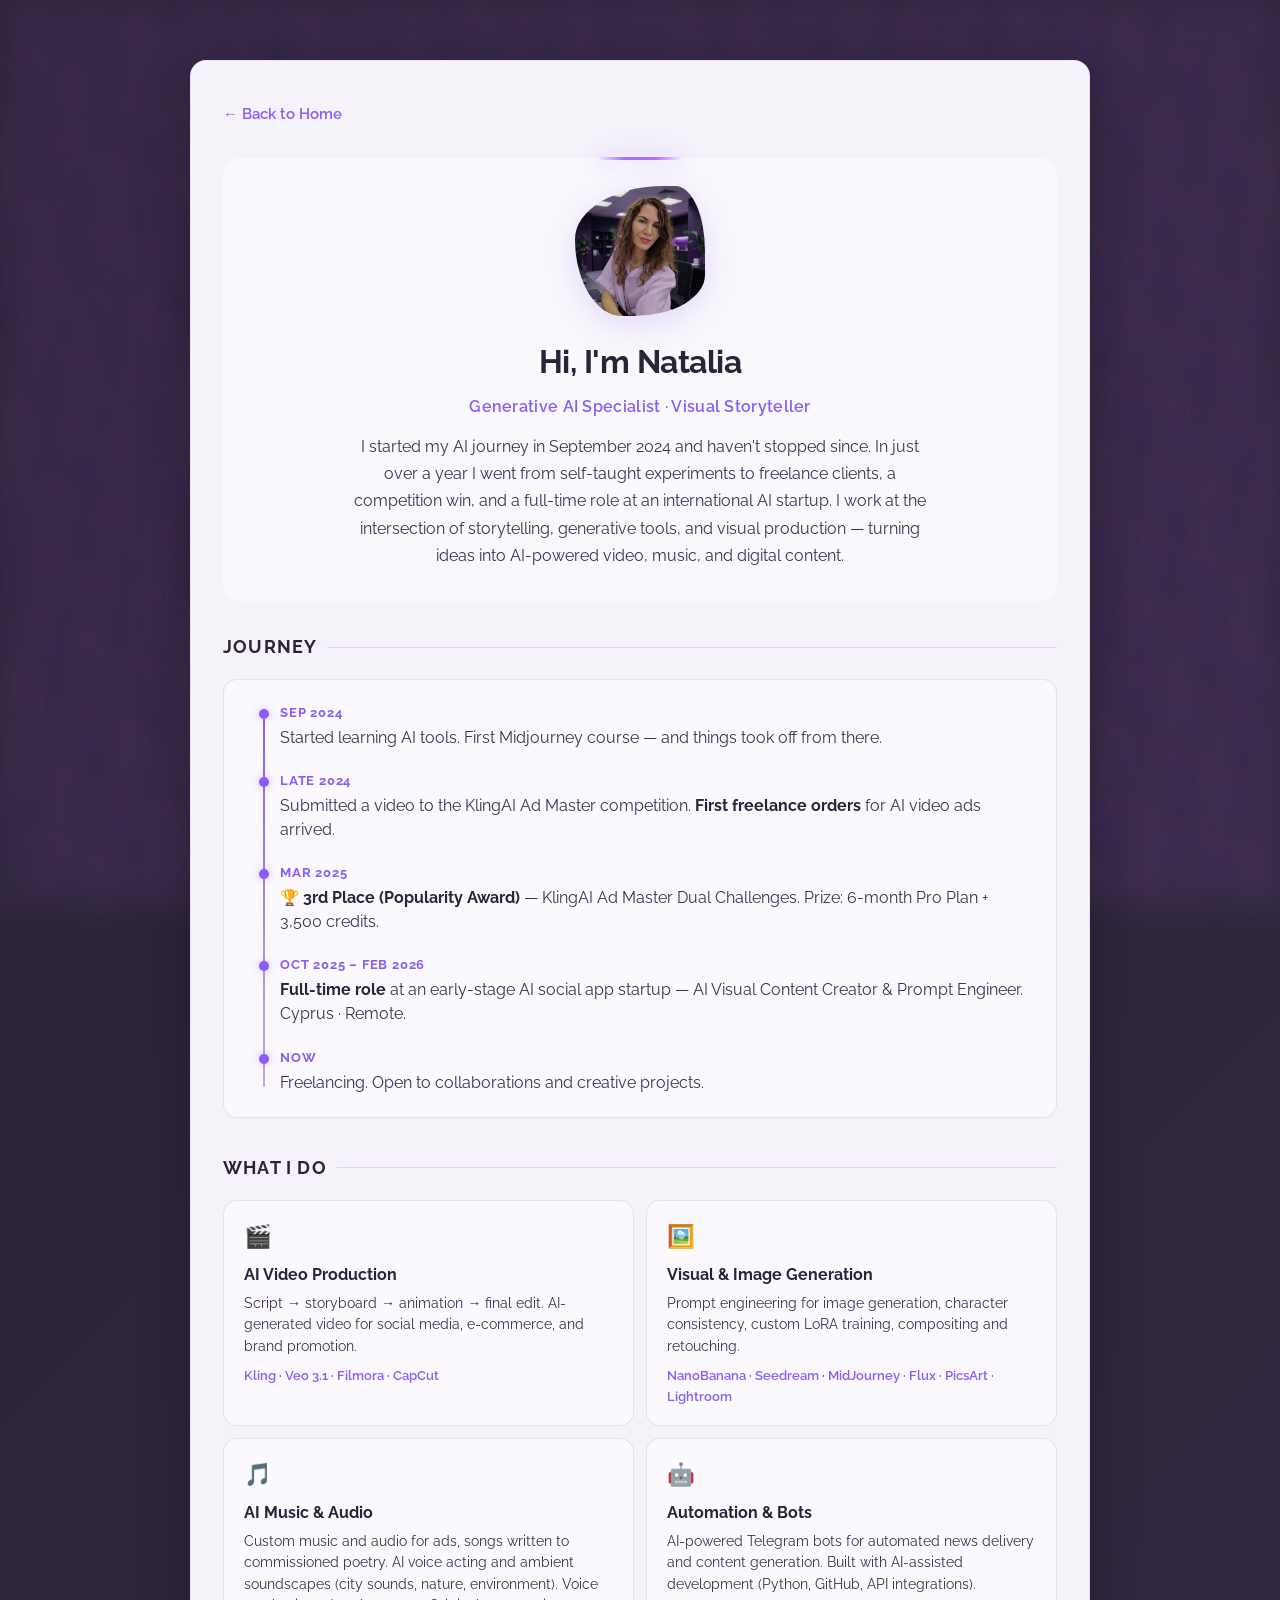
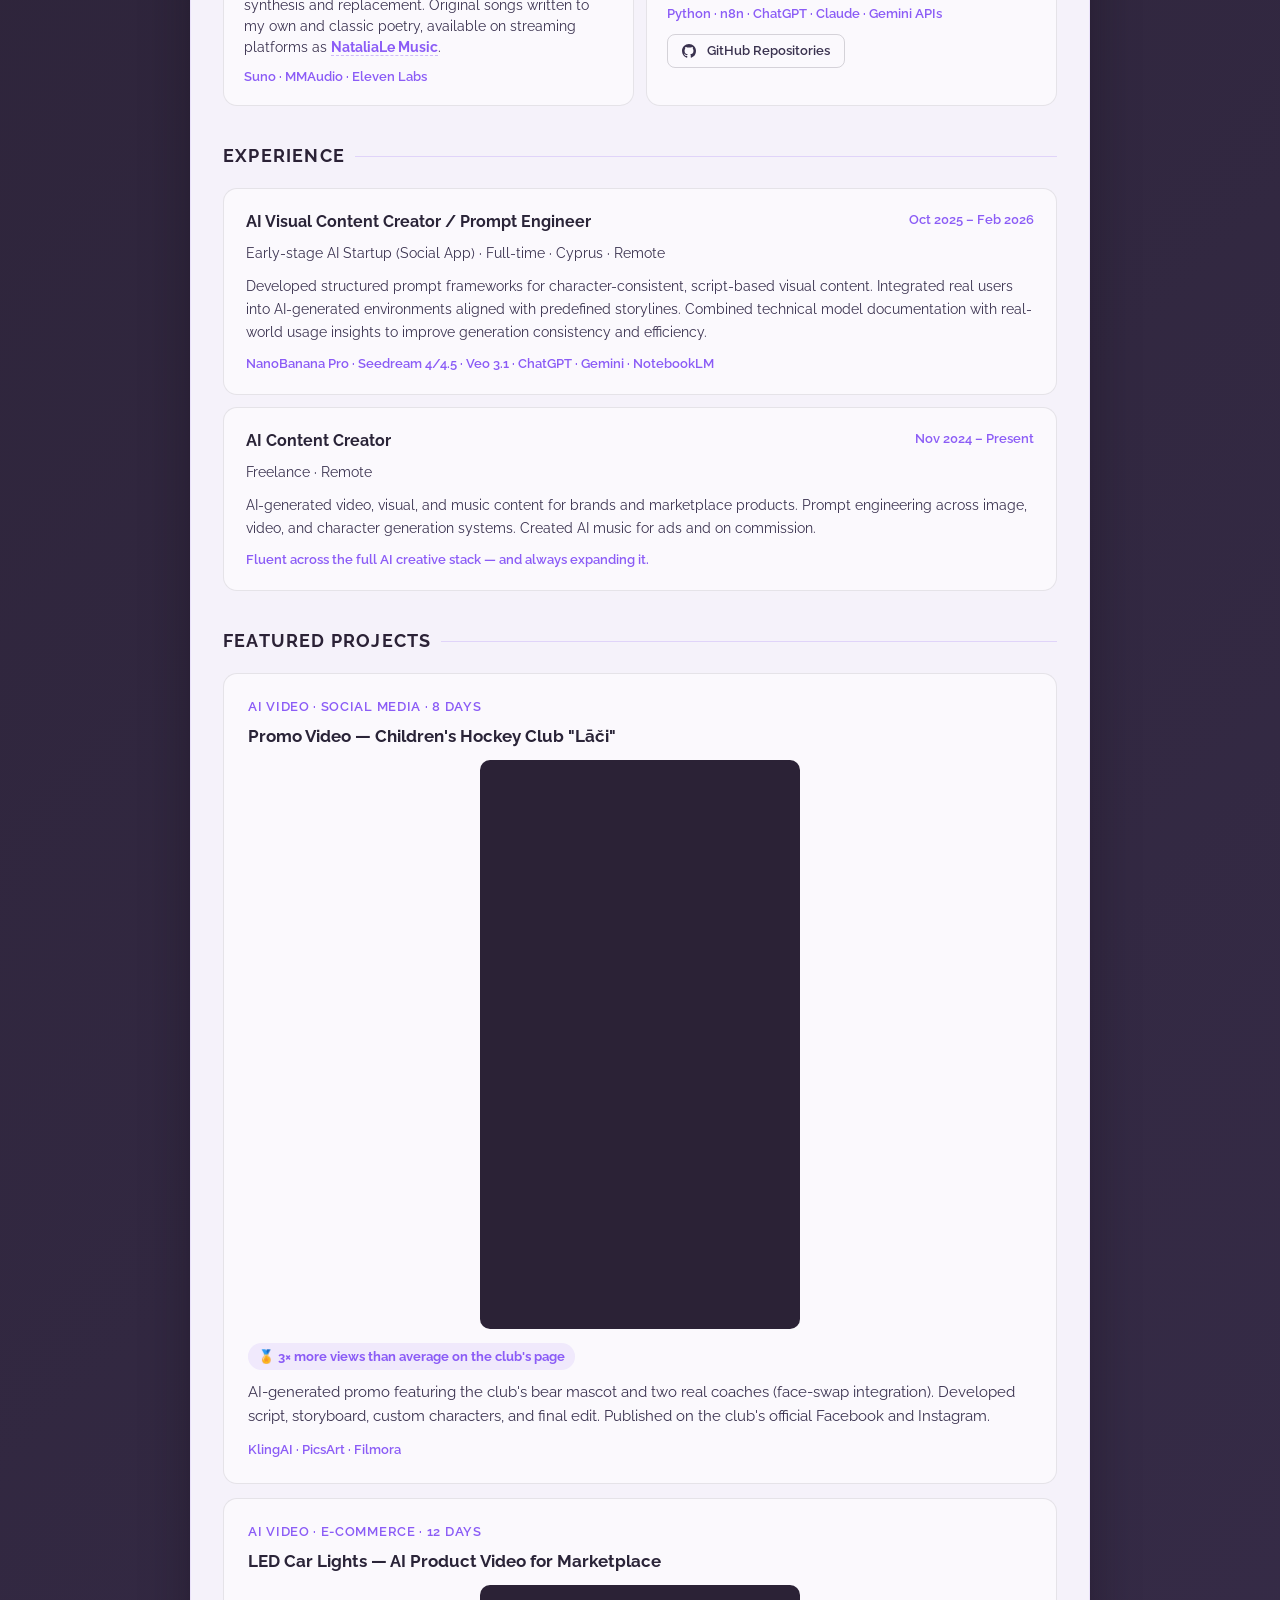
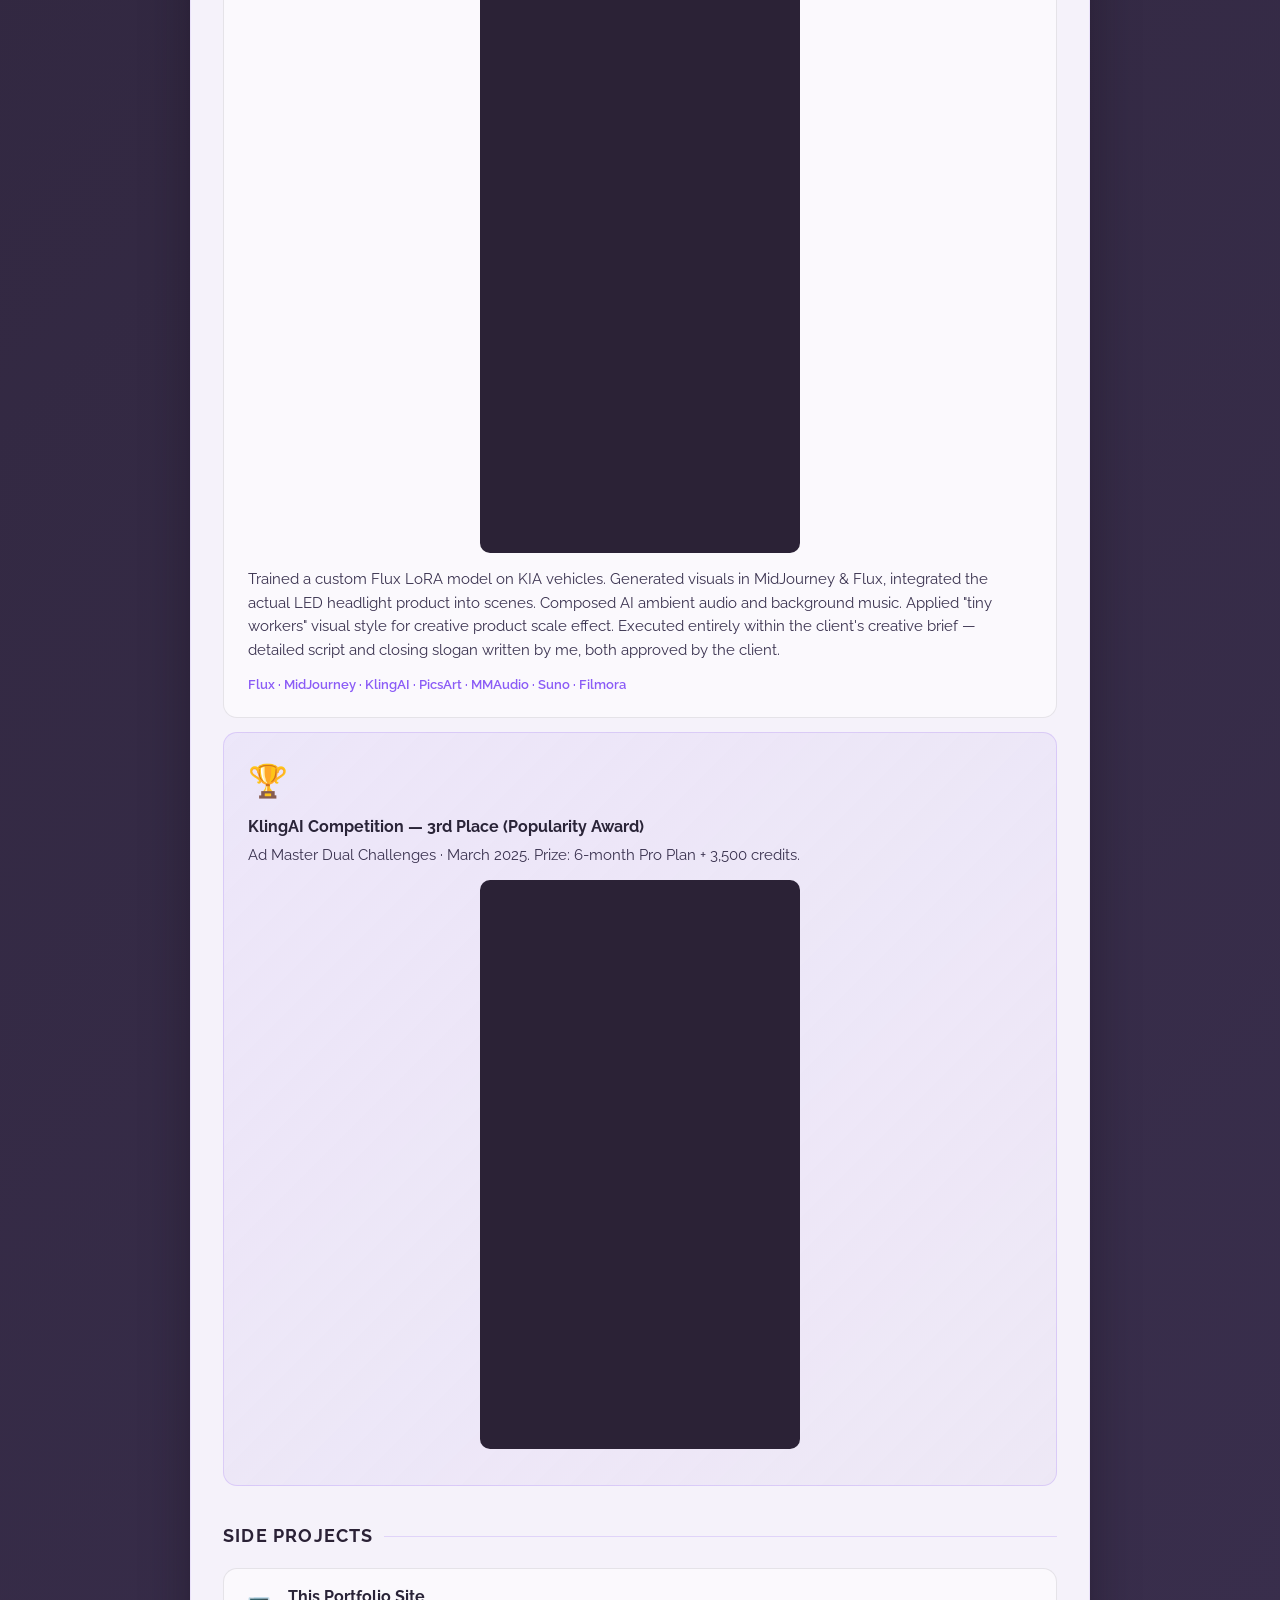
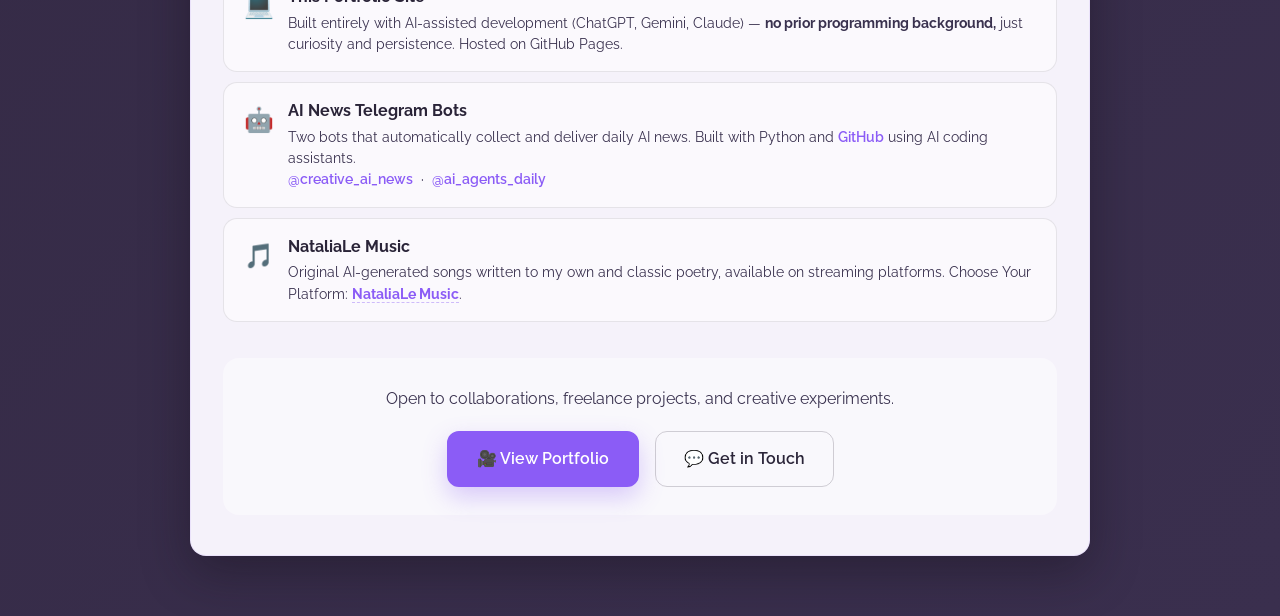
==== about.html @ b736b588 "Add files via upload" ====
<!DOCTYPE html>
<html lang="en">
<head>
    <meta charset="UTF-8" />
    <meta name="viewport" content="width=device-width, initial-scale=1.0" />
    <title>About — Natalia | AI Content Creator</title>
    <style>
        @import url('https://fonts.googleapis.com/css2?family=Raleway:wght@400;600;700&display=swap');

        :root {
            --primary-color: #D9CBEA;
            --primary-dark: #BFAEDC;
            --primary-darker: #A995D3;
            --background-light: #F5F2FA;
            --background-medium: #EDE7F7;
            --background-dark: #2B2236;
            --text-dark: #2A2438;
            --text-medium: #3A324F;
            --text-light: #FFFFFF;
            --heading-color: #2B2236;
            --accent-color: #8B5CF6;
            --accent-hover: #A855F7;
            --shadow-color: rgba(43, 34, 54, 0.15);
        }

        * {
            box-sizing: border-box;
            margin: 0;
            padding: 0;
        }

        html, body {
            font-family: 'Raleway', sans-serif;
            background: linear-gradient(135deg, #2B2236 0%, #3A2F4E 100%);
            color: var(--text-dark);
            line-height: 1.6;
            min-height: 100vh;
        }

        .container {
            max-width: 900px;
            margin: 60px auto;
            padding: 40px 32px;
            background-color: #F5F2FA;
            border-radius: 16px;
            box-shadow: 0 16px 48px rgba(20, 15, 25, 0.4);
            border: 1px solid rgba(139, 92, 246, 0.1);
            position: relative;
            z-index: 1;
            animation: fadeInUp 0.8s ease-out;
        }

        /* ---- BACK LINK ---- */
        .back-link {
            display: inline-flex;
            align-items: center;
            gap: 6px;
            color: var(--accent-color);
            text-decoration: none;
            font-size: 0.95rem;
            font-weight: 600;
            margin-bottom: 32px;
            transition: color 0.2s ease;
        }
        .back-link:hover { color: var(--accent-hover); }

        /* ---- HERO ---- */
        .hero {
            display: flex;
            flex-direction: column;
            align-items: center;
            text-align: center;
            padding: 28px 20px 32px;
            background: rgba(255, 255, 255, 0.4);
            border-radius: 16px;
            margin-bottom: 32px;
            position: relative;
        }

        .hero::before {
            content: '';
            position: absolute;
            top: -1px;
            left: 50%;
            transform: translateX(-50%);
            width: 88px;
            height: 3px;
            border-radius: 999px;
            background: linear-gradient(90deg, rgba(139,92,246,0), rgba(139,92,246,0.85), rgba(168,85,247,0.85), rgba(139,92,246,0));
            box-shadow: 0 0 18px rgba(139,92,246,0.35), 0 0 30px rgba(168,85,247,0.20);
            animation: glowPulse 2.6s ease-in-out infinite;
        }

        .hero img {
            width: 130px;
            height: 130px;
            object-fit: cover;
            border-radius: 75% 25% 60% 40% / 45% 55% 35% 65%;
            filter: drop-shadow(0 8px 16px rgba(139, 92, 246, 0.2));
            margin-bottom: 20px;
            transition: all 0.3s ease;
        }
        .hero img:hover {
            border-radius: 60% 40% 75% 25% / 55% 45% 65% 35%;
            filter: drop-shadow(0 12px 24px rgba(139, 92, 246, 0.3));
            transform: translateY(-4px);
        }

        .hero h1 {
            font-size: 2rem;
            font-weight: 700;
            color: var(--text-dark);
            letter-spacing: -0.5px;
            margin-bottom: 6px;
        }

        .hero .subtitle {
            font-size: 1rem;
            color: var(--accent-color);
            font-weight: 600;
            margin-bottom: 14px;
            letter-spacing: 0.3px;
        }

        .hero .bio {
            font-size: 1rem;
            color: var(--text-medium);
            max-width: 580px;
            line-height: 1.7;
        }

        /* ---- SECTION TITLES ---- */
        .section-title {
            font-size: 1.1rem;
            font-weight: 700;
            color: var(--heading-color);
            text-transform: uppercase;
            letter-spacing: 1.2px;
            margin-bottom: 18px;
            display: flex;
            align-items: center;
            gap: 10px;
        }
        .section-title::after {
            content: '';
            flex: 1;
            height: 1px;
            background: rgba(139, 92, 246, 0.2);
        }

        /* ---- CARD (shared) ---- */
        .card {
            background: rgba(255, 255, 255, 0.55);
            border: 1px solid rgba(43, 34, 54, 0.10);
            border-radius: 14px;
            padding: 22px 24px;
            margin-bottom: 12px;
        }

        /* ---- SECTION WRAPPER ---- */
        .section {
            margin-bottom: 36px;
        }

        /* ---- TIMELINE ---- */
        .timeline {
            position: relative;
            padding-left: 24px;
        }
        .timeline::before {
            content: '';
            position: absolute;
            left: 7px;
            top: 8px;
            bottom: 8px;
            width: 2px;
            background: linear-gradient(180deg, var(--accent-color), var(--primary-dark));
            border-radius: 2px;
        }
        .timeline-item {
            position: relative;
            margin-bottom: 20px;
        }
        .timeline-item:last-child { margin-bottom: 0; }
        .timeline-item::before {
            content: '';
            position: absolute;
            left: -21px;
            top: 7px;
            width: 10px;
            height: 10px;
            border-radius: 50%;
            background: var(--accent-color);
            box-shadow: 0 0 8px rgba(139,92,246,0.45);
        }
        .timeline-date {
            font-size: 0.82rem;
            font-weight: 700;
            color: var(--accent-color);
            text-transform: uppercase;
            letter-spacing: 0.8px;
            margin-bottom: 3px;
        }
        .timeline-text {
            font-size: 0.97rem;
            color: var(--text-medium);
            line-height: 1.55;
        }
        .timeline-text strong {
            color: var(--text-dark);
        }

        /* ---- SKILLS GRID ---- */
        .skills-grid {
            display: grid;
            grid-template-columns: repeat(2, 1fr);
            gap: 12px;
        }
        .skill-card {
            background: rgba(255, 255, 255, 0.55);
            border: 1px solid rgba(43, 34, 54, 0.10);
            border-radius: 14px;
            padding: 18px 20px;
        }
        .skill-card .skill-icon {
            font-size: 1.4rem;
            margin-bottom: 8px;
        }
        .skill-card h4 {
            font-size: 0.97rem;
            font-weight: 700;
            color: var(--text-dark);
            margin-bottom: 6px;
        }
        .skill-card p {
            font-size: 0.88rem;
            color: var(--text-medium);
            line-height: 1.5;
        }
        .skill-card .tools {
            margin-top: 8px;
            font-size: 0.82rem;
            color: var(--accent-color);
            font-weight: 600;
        }

        /* ---- EXPERIENCE ---- */
        .exp-item {
            background: rgba(255, 255, 255, 0.55);
            border: 1px solid rgba(43, 34, 54, 0.10);
            border-radius: 14px;
            padding: 20px 22px;
            margin-bottom: 12px;
        }
        .exp-item:last-child { margin-bottom: 0; }
        .exp-header {
            display: flex;
            justify-content: space-between;
            align-items: flex-start;
            flex-wrap: wrap;
            gap: 6px;
            margin-bottom: 6px;
        }
        .exp-title {
            font-weight: 700;
            font-size: 1rem;
            color: var(--text-dark);
        }
        .exp-period {
            font-size: 0.83rem;
            color: var(--accent-color);
            font-weight: 600;
            white-space: nowrap;
        }
        .exp-company {
            font-size: 0.9rem;
            color: var(--text-medium);
            margin-bottom: 10px;
        }
        .exp-desc {
            font-size: 0.9rem;
            color: var(--text-medium);
            line-height: 1.6;
        }
        .exp-tools {
            margin-top: 10px;
            font-size: 0.83rem;
            color: var(--accent-color);
            font-weight: 600;
        }

        /* ---- PROJECTS ---- */
        .project-card {
            background: rgba(255, 255, 255, 0.55);
            border: 1px solid rgba(43, 34, 54, 0.10);
            border-radius: 14px;
            padding: 22px 24px;
            margin-bottom: 14px;
        }
        .project-card:last-child { margin-bottom: 0; }
        .project-meta {
            font-size: 0.82rem;
            color: var(--accent-color);
            font-weight: 600;
            text-transform: uppercase;
            letter-spacing: 0.7px;
            margin-bottom: 6px;
        }
        .project-card h4 {
            font-size: 1.05rem;
            font-weight: 700;
            color: var(--text-dark);
            margin-bottom: 10px;
        }
        .project-card p {
            font-size: 0.92rem;
            color: var(--text-medium);
            line-height: 1.6;
            margin-bottom: 12px;
        }

        /* Video thumbnail card */
        .video-thumb {
            position: relative;
            width: 100%;
            aspect-ratio: 9 / 16;
            max-width: 320px;
            margin: 0 auto 14px;
            border-radius: 10px;
            overflow: hidden;
            cursor: pointer;
            background: #2B2236;
        }
        .video-thumb img {
            width: 100%;
            height: 100%;
            object-fit: cover;
            display: block;
            transition: transform 0.3s ease;
        }
        .video-thumb:hover img { transform: scale(1.04); }
        .video-thumb .vt-overlay {
            position: absolute;
            inset: 0;
            background: rgba(43,34,54,0.28);
            display: flex;
            align-items: center;
            justify-content: center;
            opacity: 0;
            transition: opacity 0.3s ease;
        }
        .video-thumb:hover .vt-overlay { opacity: 1; }
        .vt-play {
            width: 52px;
            height: 52px;
            border-radius: 50%;
            background: rgba(139,92,246,0.9);
            display: flex;
            align-items: center;
            justify-content: center;
            box-shadow: 0 4px 16px rgba(139,92,246,0.5);
        }
        .vt-play::after {
            content: '';
            display: block;
            width: 0; height: 0;
            border-style: solid;
            border-width: 9px 0 9px 16px;
            border-color: transparent transparent transparent white;
            margin-left: 3px;
        }

        /* Modal lightbox */
        .modal-overlay {
            display: none;
            position: fixed;
            inset: 0;
            z-index: 1000;
            background: rgba(20,10,35,0.88);
            backdrop-filter: blur(8px);
            align-items: center;
            justify-content: center;
            padding: 16px;
        }
        .modal-overlay.active {
            display: flex;
            animation: modalFadeIn 0.25s ease-out;
        }
        @keyframes modalFadeIn {
            from { opacity: 0; } to { opacity: 1; }
        }
        .modal-box {
            width: 100%;
            max-width: 420px;
            background: #1E1530;
            border-radius: 16px;
            overflow: hidden;
            box-shadow: 0 24px 64px rgba(0,0,0,0.6), 0 0 0 1px rgba(139,92,246,0.2);
            animation: modalSlideUp 0.28s ease-out;
        }
        @keyframes modalSlideUp {
            from { transform: translateY(24px); opacity: 0; }
            to   { transform: translateY(0);    opacity: 1; }
        }
        .modal-topbar {
            display: flex;
            align-items: center;
            justify-content: space-between;
            padding: 12px 16px;
            background: rgba(255,255,255,0.04);
            border-bottom: 1px solid rgba(255,255,255,0.07);
        }
        .modal-yt-btn {
            display: inline-flex;
            align-items: center;
            gap: 7px;
            padding: 7px 16px;
            background: #FF0000;
            color: white;
            text-decoration: none;
            border-radius: 8px;
            font-family: 'Raleway', sans-serif;
            font-size: 0.85rem;
            font-weight: 700;
            transition: background 0.2s ease;
        }
        .modal-yt-btn:hover { background: #cc0000; }
        .modal-close {
            width: 36px; height: 36px;
            border-radius: 50%;
            border: 1px solid rgba(255,255,255,0.15);
            background: rgba(255,255,255,0.08);
            color: white;
            font-size: 1rem;
            cursor: pointer;
            display: flex;
            align-items: center;
            justify-content: center;
            transition: all 0.2s ease;
            font-family: 'Raleway', sans-serif;
        }
        .modal-close:hover {
            background: rgba(139,92,246,0.5);
            border-color: rgba(139,92,246,0.6);
        }
        .modal-video {
            position: relative;
            width: 100%;
            aspect-ratio: 9 / 16;
            background: #000;
        }
        .modal-video iframe {
            position: absolute;
            inset: 0;
            width: 100%; height: 100%;
            border: none;
        }
        @media (max-width: 600px) {
            .modal-overlay { padding: 0; align-items: flex-end; }
            .modal-box { border-radius: 16px 16px 0 0; max-width: 100%; }
        }

        .project-tools {
            font-size: 0.83rem;
            color: var(--accent-color);
            font-weight: 600;
        }
        .result-badge {
            display: inline-block;
            background: rgba(139, 92, 246, 0.1);
            color: var(--accent-color);
            font-size: 0.83rem;
            font-weight: 700;
            padding: 3px 10px;
            border-radius: 20px;
            margin-bottom: 10px;
        }

        /* ---- AWARD ---- */
        .award-card {
            background: linear-gradient(135deg, rgba(139,92,246,0.08) 0%, rgba(217,203,234,0.25) 100%);
            border: 1px solid rgba(139, 92, 246, 0.2);
            border-radius: 14px;
            padding: 22px 24px;
        }
        .award-card .award-badge {
            font-size: 2rem;
            margin-bottom: 8px;
        }
        .award-card h4 {
            font-size: 1rem;
            font-weight: 700;
            color: var(--text-dark);
            margin-bottom: 4px;
        }
        .award-card p {
            font-size: 0.92rem;
            color: var(--text-medium);
            margin-bottom: 14px;
            line-height: 1.55;
        }

        /* ---- SIDE PROJECTS ---- */
        .side-item {
            display: flex;
            gap: 14px;
            align-items: flex-start;
            padding: 16px 20px;
            background: rgba(255, 255, 255, 0.55);
            border: 1px solid rgba(43, 34, 54, 0.10);
            border-radius: 14px;
            margin-bottom: 10px;
            text-decoration: none;
            transition: all 0.25s ease;
        }
        .side-item:last-child { margin-bottom: 0; }
        .side-item:hover {
            border-color: rgba(139, 92, 246, 0.35);
            box-shadow: 0 6px 20px rgba(139, 92, 246, 0.10);
            transform: translateY(-1px);
        }
        .side-icon {
            font-size: 1.5rem;
            flex-shrink: 0;
            margin-top: 2px;
        }
        .side-content h4 {
            font-size: 0.97rem;
            font-weight: 700;
            color: var(--text-dark);
            margin-bottom: 3px;
        }
        .side-content p {
            font-size: 0.88rem;
            color: var(--text-medium);
            line-height: 1.5;
        }
        .side-content a {
            color: var(--accent-color);
            text-decoration: none;
            font-weight: 600;
        }
        .side-content a:hover { text-decoration: underline; }

        /* ---- CTA FOOTER ---- */
        .cta-footer {
            text-align: center;
            padding: 28px 20px;
            background: rgba(255, 255, 255, 0.4);
            border-radius: 16px;
            margin-top: 8px;
        }
        .cta-footer p {
            font-size: 1rem;
            color: var(--text-medium);
            margin-bottom: 20px;
        }
        .button-row {
            display: flex;
            gap: 16px;
            justify-content: center;
            flex-wrap: wrap;
        }
        .btn-large-primary {
            display: inline-flex;
            align-items: center;
            justify-content: center;
            gap: 8px;
            padding: 13px 28px;
            background: var(--accent-color);
            color: white;
            text-decoration: none;
            border-radius: 12px;
            font-weight: 600;
            font-size: 1rem;
            transition: all 0.3s ease;
            box-shadow: 0 10px 25px rgba(139, 92, 246, 0.3);
            border: 2px solid var(--accent-color);
        }
        .btn-large-primary:hover {
            background: var(--accent-hover);
            border-color: var(--accent-hover);
            transform: translateY(-2px);
            box-shadow: 0 12px 30px rgba(168, 85, 247, 0.4);
        }
        .btn-large-secondary {
            display: inline-flex;
            align-items: center;
            justify-content: center;
            gap: 8px;
            padding: 13px 28px;
            text-decoration: none;
            border-radius: 12px;
            font-weight: 600;
            font-size: 1rem;
            transition: all 0.3s ease;
            background: transparent;
            border: 1px solid rgba(43, 34, 54, 0.20);
            color: var(--text-dark);
        }
        .btn-large-secondary:hover {
            border-color: rgba(139, 92, 246, 0.45);
            box-shadow: 0 8px 22px rgba(31, 24, 41, 0.10);
            transform: translateY(-1px);
        }

        /* ---- ANIMATIONS ---- */
        @keyframes fadeInUp {
            from { opacity: 0; transform: translateY(30px); }
            to   { opacity: 1; transform: translateY(0); }
        }
        @keyframes glowPulse {
            0%   { opacity: 0.65; transform: translateX(-50%) scaleX(0.96); }
            50%  { opacity: 1;   transform: translateX(-50%) scaleX(1.06); }
            100% { opacity: 0.65; transform: translateX(-50%) scaleX(0.96); }
        }

        /* ---- RESPONSIVE ---- */
        @media (max-width: 768px) {
            .container { margin: 20px; padding: 28px 20px; }
            .skills-grid { grid-template-columns: 1fr; }
            .exp-header { flex-direction: column; gap: 2px; }
        }
        @media (max-width: 480px) {
            .container { margin: 10px; padding: 20px 15px; }
            .hero h1 { font-size: 1.5rem; }
            .hero img { width: 100px; height: 100px; }
            .button-row { flex-direction: column; align-items: center; }
            .btn-large-primary, .btn-large-secondary { width: 100%; max-width: 280px; }
        }

        /* ---- DESKTOP SHIMMER (same as index) ---- */
        @media (min-width: 769px) {
            body { position: relative; overflow-x: hidden; }
            body::before, body::after {
                content: "";
                position: fixed;
                inset: 0;
                pointer-events: none;
                z-index: 0;
            }
            body::before {
                opacity: 0.85;
                background:
                    repeating-linear-gradient(calc(100deg + var(--a, 0deg)), rgba(139,92,246,0.10) 0px, rgba(139,92,246,0.00) 18px, rgba(217,203,234,0.08) 36px, rgba(217,203,234,0.00) 54px),
                    repeating-linear-gradient(calc(20deg + var(--a, 0deg)), rgba(168,85,247,0.08) 0px, rgba(168,85,247,0.00) 22px, rgba(139,92,246,0.06) 44px, rgba(139,92,246,0.00) 66px);
                filter: blur(14px) saturate(180%);
                mix-blend-mode: color-dodge;
                animation: shimmerMove 14s ease-in-out infinite;
            }
            body::after {
                opacity: 0.70;
                background:
                    repeating-linear-gradient(calc(70deg + var(--a, 0deg)), rgba(217,203,234,0.10) 0px, rgba(217,203,234,0.00) 28px, rgba(139,92,246,0.06) 56px, rgba(139,92,246,0.00) 84px);
                filter: blur(18px) saturate(150%);
                mix-blend-mode: screen;
                animation: shimmerMove2 18s ease-in-out infinite;
            }
            @keyframes shimmerMove {
                0%   { transform: translate3d(-2%, -1%, 0) scale(1.02); }
                50%  { transform: translate3d( 2%,  1%, 0) scale(1.05); }
                100% { transform: translate3d(-2%, -1%, 0) scale(1.02); }
            }
            @keyframes shimmerMove2 {
                0%   { transform: translate3d( 2%,  1%, 0) scale(1.03); }
                50%  { transform: translate3d(-2%, -1%, 0) scale(1.06); }
                100% { transform: translate3d( 2%,  1%, 0) scale(1.03); }
            }
        }

        /* ---- MUSIC LINK ---- */
        .music-link {
            color: var(--accent-color);
            font-weight: 700;
            cursor: pointer;
            text-decoration: none;
            border-bottom: 1px dashed rgba(139,92,246,0.4);
            transition: color 0.2s ease, border-color 0.2s ease;
        }
        .music-link:hover {
            color: var(--accent-hover);
            border-color: rgba(168,85,247,0.7);
        }

        /* ---- MUSIC MODAL ---- */
        .music-modal-overlay {
            display: none;
            position: fixed;
            inset: 0;
            z-index: 1000;
            background: rgba(20,10,35,0.85);
            backdrop-filter: blur(8px);
            align-items: center;
            justify-content: center;
            padding: 20px;
        }
        .music-modal-overlay.active {
            display: flex;
            animation: modalFadeIn 0.25s ease-out;
        }
        @keyframes modalFadeIn {
            from { opacity: 0; } to { opacity: 1; }
        }
        .music-modal-box {
            width: 100%;
            max-width: 380px;
            background: #F5F2FA;
            border-radius: 20px;
            overflow: hidden;
            box-shadow: 0 24px 64px rgba(0,0,0,0.5), 0 0 0 1px rgba(139,92,246,0.15);
            animation: modalSlideUp 0.28s ease-out;
        }
        @keyframes modalSlideUp {
            from { transform: translateY(20px); opacity: 0; }
            to   { transform: translateY(0);    opacity: 1; }
        }
        .music-modal-header {
            display: flex;
            align-items: center;
            justify-content: space-between;
            padding: 20px 22px 16px;
            border-bottom: 1px solid rgba(43,34,54,0.08);
        }
        .music-modal-header-left {
            display: flex;
            align-items: center;
            gap: 12px;
        }
        .music-modal-icon {
            font-size: 1.8rem;
        }
        .music-modal-header h3 {
            font-size: 1rem;
            font-weight: 700;
            color: var(--text-dark);
            margin-bottom: 2px;
        }
        .music-modal-header p {
            font-size: 0.8rem;
            color: var(--text-medium);
        }
        .music-modal-close {
            width: 32px; height: 32px;
            border-radius: 50%;
            border: 1px solid rgba(43,34,54,0.15);
            background: transparent;
            color: var(--text-medium);
            font-size: 0.95rem;
            cursor: pointer;
            display: flex;
            align-items: center;
            justify-content: center;
            transition: all 0.2s ease;
            font-family: 'Raleway', sans-serif;
            flex-shrink: 0;
        }
        .music-modal-close:hover {
            background: rgba(139,92,246,0.1);
            border-color: rgba(139,92,246,0.4);
            color: var(--accent-color);
        }
        .music-modal-links {
            padding: 16px 22px 22px;
            display: flex;
            flex-direction: column;
            gap: 10px;
        }
        .music-platform-btn {
            display: flex;
            align-items: center;
            gap: 12px;
            padding: 13px 16px;
            border-radius: 12px;
            text-decoration: none;
            font-family: 'Raleway', sans-serif;
            font-weight: 600;
            font-size: 0.92rem;
            transition: all 0.2s ease;
            border: 1px solid transparent;
        }
        .music-platform-btn .platform-icon {
            width: 32px; height: 32px;
            border-radius: 8px;
            display: flex;
            align-items: center;
            justify-content: center;
            flex-shrink: 0;
            font-size: 1.1rem;
        }
        .btn-spotify {
            background: rgba(30,215,96,0.08);
            color: #1a7a3a;
            border-color: rgba(30,215,96,0.2);
        }
        .btn-spotify:hover {
            background: rgba(30,215,96,0.15);
            border-color: rgba(30,215,96,0.4);
            transform: translateX(3px);
        }
        .btn-spotify .platform-icon { background: #1DB954; color: white; }

        .btn-apple {
            background: rgba(250,50,50,0.06);
            color: #8a1a1a;
            border-color: rgba(250,50,50,0.15);
        }
        .btn-apple:hover {
            background: rgba(250,50,50,0.12);
            border-color: rgba(250,50,50,0.3);
            transform: translateX(3px);
        }
        .btn-apple .platform-icon { background: linear-gradient(135deg, #fc5c7d, #6a3093); color: white; }

        .btn-ytmusic {
            background: rgba(255,0,0,0.06);
            color: #7a1a1a;
            border-color: rgba(255,0,0,0.15);
        }
        .btn-ytmusic:hover {
            background: rgba(255,0,0,0.12);
            border-color: rgba(255,0,0,0.3);
            transform: translateX(3px);
        }
        .btn-ytmusic .platform-icon { background: #FF0000; color: white; }

        .btn-deezer {
            background: rgba(162,0,255,0.06);
            color: #5a0a8a;
            border-color: rgba(162,0,255,0.15);
        }
        .btn-deezer:hover {
            background: rgba(162,0,255,0.12);
            border-color: rgba(162,0,255,0.3);
            transform: translateX(3px);
        }
        .btn-deezer .platform-icon { background: #A200FF; color: white; }

        .github-btn {
            display: inline-flex;
            align-items: center;
            gap: 6px;
            margin-top: 10px;
            padding: 6px 14px;
            border-radius: 8px;
            border: 1px solid rgba(43,34,54,0.18);
            background: transparent;
            color: var(--text-medium);
            font-family: 'Raleway', sans-serif;
            font-size: 0.8rem;
            font-weight: 600;
            text-decoration: none;
            transition: all 0.2s ease;
        }
        .github-btn:hover {
            border-color: rgba(139,92,246,0.4);
            color: var(--accent-color);
            background: rgba(139,92,246,0.05);
        }
    </style>
</head>
<body>
<div class="container">

    <!-- Back -->
    <a href="index.html" class="back-link">← Back to Home</a>

    <!-- HERO -->
    <div class="hero">
        <img src="Pic.jpg" alt="Natalia" />
        <h1>Hi, I'm Natalia</h1>
        <div class="subtitle">Generative AI Specialist · Visual Storyteller</div>
        <p class="bio">I started my AI journey in September 2024 and haven't stopped since. In just over a year I went from self-taught experiments to freelance clients, a competition win, and a full-time role at an international AI startup. I work at the intersection of storytelling, generative tools, and visual production — turning ideas into AI-powered video, music, and digital content.</p>
    </div>

    <!-- TIMELINE -->
    <div class="section">
        <div class="section-title">Journey</div>
        <div class="card" style="padding: 22px 24px 22px 32px;">
            <div class="timeline">
                <div class="timeline-item">
                    <div class="timeline-date">Sep 2024</div>
                    <div class="timeline-text">Started learning AI tools. First Midjourney course — and things took off from there.</div>
                </div>
                <div class="timeline-item">
                    <div class="timeline-date">Late 2024</div>
                    <div class="timeline-text">Submitted a video to the KlingAI Ad Master competition. <strong>First freelance orders</strong> for AI video ads arrived.</div>
                </div>
                <div class="timeline-item">
                    <div class="timeline-date">Mar 2025</div>
                    <div class="timeline-text">🏆 <strong>3rd Place (Popularity Award)</strong> — KlingAI Ad Master Dual Challenges. Prize: 6-month Pro Plan + 3,500 credits.</div>
                </div>
                <div class="timeline-item">
                    <div class="timeline-date">Oct 2025 – Feb 2026</div>
                    <div class="timeline-text"><strong>Full-time role</strong> at an early-stage AI social app startup — AI Visual Content Creator & Prompt Engineer. Cyprus · Remote.</div>
                </div>
                <div class="timeline-item">
                    <div class="timeline-date">Now</div>
                    <div class="timeline-text">Freelancing. Open to collaborations and creative projects.</div>
                </div>
            </div>
        </div>
    </div>

    <!-- WHAT I DO -->
    <div class="section">
        <div class="section-title">What I Do</div>
        <div class="skills-grid">
            <div class="skill-card">
                <div class="skill-icon">🎬</div>
                <h4>AI Video Production</h4>
                <p>Script → storyboard → animation → final edit. AI-generated video for social media, e-commerce, and brand promotion.</p>
                <div class="tools">Kling · Veo 3.1 · Filmora · CapCut</div>
            </div>
            <div class="skill-card">
                <div class="skill-icon">🖼️</div>
                <h4>Visual & Image Generation</h4>
                <p>Prompt engineering for image generation, character consistency, custom LoRA training, compositing and retouching.</p>
                <div class="tools">NanoBanana · Seedream · MidJourney · Flux · PicsArt · Lightroom</div>
            </div>
            <div class="skill-card">
                <div class="skill-icon">🎵</div>
                <h4>AI Music & Audio</h4>
                <p>Custom music and audio for ads, songs written to commissioned poetry. AI voice acting and ambient soundscapes (city sounds, nature, environment). Voice synthesis and replacement. Original songs written to my own and classic poetry, available on streaming platforms as <span class="music-link" onclick="openMusicModal()">NataliaLe Music</span>.</p>
                <div class="tools">Suno · MMAudio · Eleven Labs</div>
            </div>
            <div class="skill-card">
                <div class="skill-icon">🤖</div>
                <h4>Automation & Bots</h4>
                <p>AI-powered Telegram bots for automated news delivery and content generation. Built with AI-assisted development (Python, GitHub, API integrations).</p>
                <div class="tools">Python · n8n · ChatGPT · Claude · Gemini APIs</div>
                <a href="https://github.com/natalialeaiart" target="_blank" rel="noopener" class="github-btn"><svg width="14" height="14" viewBox="0 0 24 24" fill="currentColor" style="vertical-align:middle;margin-right:5px"><path d="M12 0C5.37 0 0 5.37 0 12c0 5.31 3.435 9.795 8.205 11.385.6.105.825-.255.825-.57 0-.285-.015-1.23-.015-2.235-3.015.555-3.795-.735-4.035-1.41-.135-.345-.72-1.41-1.23-1.695-.42-.225-1.02-.78-.015-.795.945-.015 1.62.87 1.845 1.23 1.08 1.815 2.805 1.305 3.495.99.105-.78.42-1.305.765-1.605-2.67-.3-5.46-1.335-5.46-5.925 0-1.305.465-2.385 1.23-3.225-.12-.3-.54-1.53.12-3.18 0 0 1.005-.315 3.3 1.23.96-.27 1.98-.405 3-.405s2.04.135 3 .405c2.295-1.56 3.3-1.23 3.3-1.23.66 1.65.24 2.88.12 3.18.765.84 1.23 1.905 1.23 3.225 0 4.605-2.805 5.625-5.475 5.925.435.375.81 1.095.81 2.22 0 1.605-.015 2.895-.015 3.3 0 .315.225.69.825.57A12.02 12.02 0 0 0 24 12c0-6.63-5.37-12-12-12z"/></svg>GitHub Repositories</a>
            </div>
        </div>
    </div>

    <!-- EXPERIENCE -->
    <div class="section">
        <div class="section-title">Experience</div>

        <div class="exp-item">
            <div class="exp-header">
                <div class="exp-title">AI Visual Content Creator / Prompt Engineer</div>
                <div class="exp-period">Oct 2025 – Feb 2026</div>
            </div>
            <div class="exp-company">Early-stage AI Startup (Social App) · Full-time · Cyprus · Remote</div>
            <div class="exp-desc">Developed structured prompt frameworks for character-consistent, script-based visual content. Integrated real users into AI-generated environments aligned with predefined storylines. Combined technical model documentation with real-world usage insights to improve generation consistency and efficiency.</div>
            <div class="exp-tools">NanoBanana Pro · Seedream 4/4.5 · Veo 3.1 · ChatGPT · Gemini · NotebookLM</div>
        </div>

        <div class="exp-item">
            <div class="exp-header">
                <div class="exp-title">AI Content Creator</div>
                <div class="exp-period">Nov 2024 – Present</div>
            </div>
            <div class="exp-company">Freelance · Remote</div>
            <div class="exp-desc">AI-generated video, visual, and music content for brands and marketplace products. Prompt engineering across image, video, and character generation systems. Created AI music for ads and on commission.</div>
            <div class="exp-tools">Fluent across the full AI creative stack — and always expanding it.</div>
        </div>
    </div>

    <!-- FEATURED PROJECTS -->
    <div class="section">
        <div class="section-title">Featured Projects</div>

        <div class="project-card">
            <div class="project-meta">AI Video · Social Media · 8 days</div>
            <h4>Promo Video — Children's Hockey Club "Lāči"</h4>
            <div class="video-thumb" data-videoid="kq-E46J77x4" data-url="https://www.youtube.com/watch?v=kq-E46J77x4">
                <img src="https://img.youtube.com/vi/kq-E46J77x4/maxresdefault.jpg" onerror="this.src='https://img.youtube.com/vi/kq-E46J77x4/hqdefault.jpg'" alt="Hockey Club Lāči" loading="lazy">
                <div class="vt-overlay"><div class="vt-play"></div></div>
            </div>
            <span class="result-badge">🏅 3× more views than average on the club's page</span>
            <p>AI-generated promo featuring the club's bear mascot and two real coaches (face-swap integration). Developed script, storyboard, custom characters, and final edit. Published on the club's official Facebook and Instagram.</p>
            <div class="project-tools">KlingAI · PicsArt · Filmora</div>
        </div>

        <div class="project-card">
            <div class="project-meta">AI Video · E-commerce · 12 days</div>
            <h4>LED Car Lights — AI Product Video for Marketplace</h4>
            <div class="video-thumb" data-videoid="pqFWvR4asYs" data-url="https://www.youtube.com/watch?v=pqFWvR4asYs">
                <img src="https://img.youtube.com/vi/pqFWvR4asYs/maxresdefault.jpg" onerror="this.src='https://img.youtube.com/vi/pqFWvR4asYs/hqdefault.jpg'" alt="LED Car Lights" loading="lazy">
                <div class="vt-overlay"><div class="vt-play"></div></div>
            </div>
            <p>Trained a custom Flux LoRA model on KIA vehicles. Generated visuals in MidJourney & Flux, integrated the actual LED headlight product into scenes. Composed AI ambient audio and background music. Applied "tiny workers" visual style for creative product scale effect. Executed entirely within the client's creative brief — detailed script and closing slogan written by me, both approved by the client.</p>
            <div class="project-tools">Flux · MidJourney · KlingAI · PicsArt · MMAudio · Suno · Filmora</div>
        </div>

        <!-- AWARD -->
        <div class="award-card">
            <div class="award-badge">🏆</div>
            <h4>KlingAI Competition — 3rd Place (Popularity Award)</h4>
            <p>Ad Master Dual Challenges · March 2025. Prize: 6-month Pro Plan + 3,500 credits.</p>
            <div class="video-thumb" data-videoid="qfWMkP8nfNg" data-url="https://www.youtube.com/watch?v=qfWMkP8nfNg">
                <img src="https://img.youtube.com/vi/qfWMkP8nfNg/maxresdefault.jpg" onerror="this.src='https://img.youtube.com/vi/qfWMkP8nfNg/hqdefault.jpg'" alt="Le Love Lipstick · KlingAI" loading="lazy">
                <div class="vt-overlay"><div class="vt-play"></div></div>
            </div>
        </div>
    </div>

    <!-- SIDE PROJECTS & THIS SITE -->
    <div class="section">
        <div class="section-title">Side Projects</div>

        <div class="side-item">
            <div class="side-icon">💻</div>
            <div class="side-content">
                <h4>This Portfolio Site</h4>
                <p>Built entirely with AI-assisted development (ChatGPT, Gemini, Claude) — <strong>no prior programming background,</strong> just curiosity and persistence. Hosted on GitHub Pages.</p>
            </div>
        </div>

        <div class="side-item">
            <div class="side-icon">🤖</div>
            <div class="side-content">
                <h4>AI News Telegram Bots</h4>
                <p>Two bots that automatically collect and deliver daily AI news. Built with Python and <a href="https://github.com/natalialeaiart" target="_blank" rel="noopener" style="color:var(--accent-color);font-weight:600;text-decoration:none;">GitHub</a> using AI coding assistants.<br>
                <a href="https://t.me/creative_ai_news" target="_blank" rel="noopener">@creative_ai_news</a> &nbsp;·&nbsp;
                <a href="https://t.me/ai_agents_daily" target="_blank" rel="noopener">@ai_agents_daily</a></p>
            </div>
        </div>

        <div class="side-item">
            <div class="side-icon">🎵</div>
            <div class="side-content">
                <h4>NataliaLe Music</h4>
                <p>Original AI-generated songs written to my own and classic poetry, available on streaming platforms. Choose Your Platform: <span class="music-link" onclick="openMusicModal()">NataliaLe Music</span>.</p>
            </div>
        </div>
    </div>

    <!-- CTA -->
    <div class="cta-footer">
        <p>Open to collaborations, freelance projects, and creative experiments.</p>
        <div class="button-row">
            <a href="work.html" class="btn-large-primary">🎥 View Portfolio</a>
            <a href="https://wa.me/37126106616" target="_blank" rel="noopener" class="btn-large-secondary">💬 Get in Touch</a>
        </div>
    </div>

</div>

<!-- VIDEO MODAL -->
<div id="videoModal" class="modal-overlay">
    <div class="modal-box">
        <div class="modal-topbar">
            <a id="modalYTBtn" href="#" target="_blank" rel="noopener" class="modal-yt-btn">
                <svg width="16" height="16" viewBox="0 0 24 24" fill="currentColor"><path d="M19.615 3.184c-3.604-.246-11.631-.245-15.23 0-3.897.266-4.356 2.62-4.385 8.816.029 6.185.484 8.549 4.385 8.816 3.6.245 11.626.246 15.23 0 3.897-.266 4.356-2.62 4.385-8.816-.029-6.185-.484-8.549-4.385-8.816zm-10.615 12.816v-8l8 3.993-8 4.007z"/></svg>
                Watch on YouTube
            </a>
            <button id="modalClose" class="modal-close" aria-label="Close">✕</button>
        </div>
        <div class="modal-video">
            <iframe id="modalIframe" src="" allowfullscreen allow="autoplay; encrypted-media" frameborder="0"></iframe>
        </div>
    </div>
</div>

<!-- MUSIC MODAL -->
<div id="musicModal" class="music-modal-overlay">
    <div class="music-modal-box">
        <div class="music-modal-header">
            <div class="music-modal-header-left">
                <div class="music-modal-icon">🎵</div>
                <div>
                    <h3>NataliaLe Music</h3>
                    <p>Choose your platform</p>
                </div>
            </div>
            <button class="music-modal-close" onclick="closeMusicModal()" aria-label="Close">✕</button>
        </div>
        <div class="music-modal-links">
            <a href="https://open.spotify.com/artist/4wDR1uVgBKSpSTrGkr31xF" target="_blank" rel="noopener" class="music-platform-btn btn-spotify">
                <div class="platform-icon">♪</div>
                Spotify
            </a>
            <a href="https://music.apple.com/us/artist/nataliale-music/1783613250" target="_blank" rel="noopener" class="music-platform-btn btn-apple">
                <div class="platform-icon">♫</div>
                Apple Music
            </a>
            <a href="https://music.youtube.com/channel/UCZmtOYNYEEgHf-r50_uf6DQ" target="_blank" rel="noopener" class="music-platform-btn btn-ytmusic">
                <div class="platform-icon">▶</div>
                YouTube Music
            </a>
            <a href="https://www.deezer.com/en/artist/293099981" target="_blank" rel="noopener" class="music-platform-btn btn-deezer">
                <div class="platform-icon">♬</div>
                Deezer
            </a>
        </div>
    </div>
</div>

<script>
// Music modal
function openMusicModal() {
    document.getElementById('musicModal').classList.add('active');
    document.body.style.overflow = 'hidden';
}
function closeMusicModal() {
    document.getElementById('musicModal').classList.remove('active');
    document.body.style.overflow = '';
}
document.getElementById('musicModal').addEventListener('click', function(e) {
    if (e.target === this) closeMusicModal();
});
document.addEventListener('keydown', function(e) {
    if (e.key === 'Escape') {
        closeMusicModal();
        closeModal();
    }
});

// Video modal
const modal       = document.getElementById('videoModal');
const modalIframe = document.getElementById('modalIframe');
const modalYTBtn  = document.getElementById('modalYTBtn');
const modalClose  = document.getElementById('modalClose');

function openModal(videoId, url) {
    modalIframe.src = `https://www.youtube.com/embed/${videoId}?autoplay=1&rel=0`;
    modalYTBtn.href = url;
    modal.classList.add('active');
    document.body.style.overflow = 'hidden';
}
function closeModal() {
    if (!modal) return;
    modal.classList.remove('active');
    modalIframe.src = '';
    document.body.style.overflow = '';
}
if (modalClose) modalClose.addEventListener('click', closeModal);
if (modal) modal.addEventListener('click', (e) => { if (e.target === modal) closeModal(); });

const isMobile = () => window.innerWidth < 769;

document.querySelectorAll('.video-thumb').forEach(thumb => {
    thumb.addEventListener('click', () => {
        const videoId = thumb.dataset.videoid;
        const url     = thumb.dataset.url;
        if (isMobile()) {
            window.open(url, '_blank', 'noopener,noreferrer');
        } else {
            openModal(videoId, url);
        }
    });
});

// Mouse shimmer
(() => {
    if (window.innerWidth < 769) return;
    const root = document.documentElement;
    let target = 0, current = 0;
    window.addEventListener('mousemove', (e) => {
        const x = (e.clientX / window.innerWidth) - 0.5;
        target = x * 20;
    }, { passive: true });
    function animate() {
        current += (target - current) * 0.05;
        root.style.setProperty('--a', current.toFixed(2) + 'deg');
        requestAnimationFrame(animate);
    }
    animate();
})();
</script>
</body>
</html>
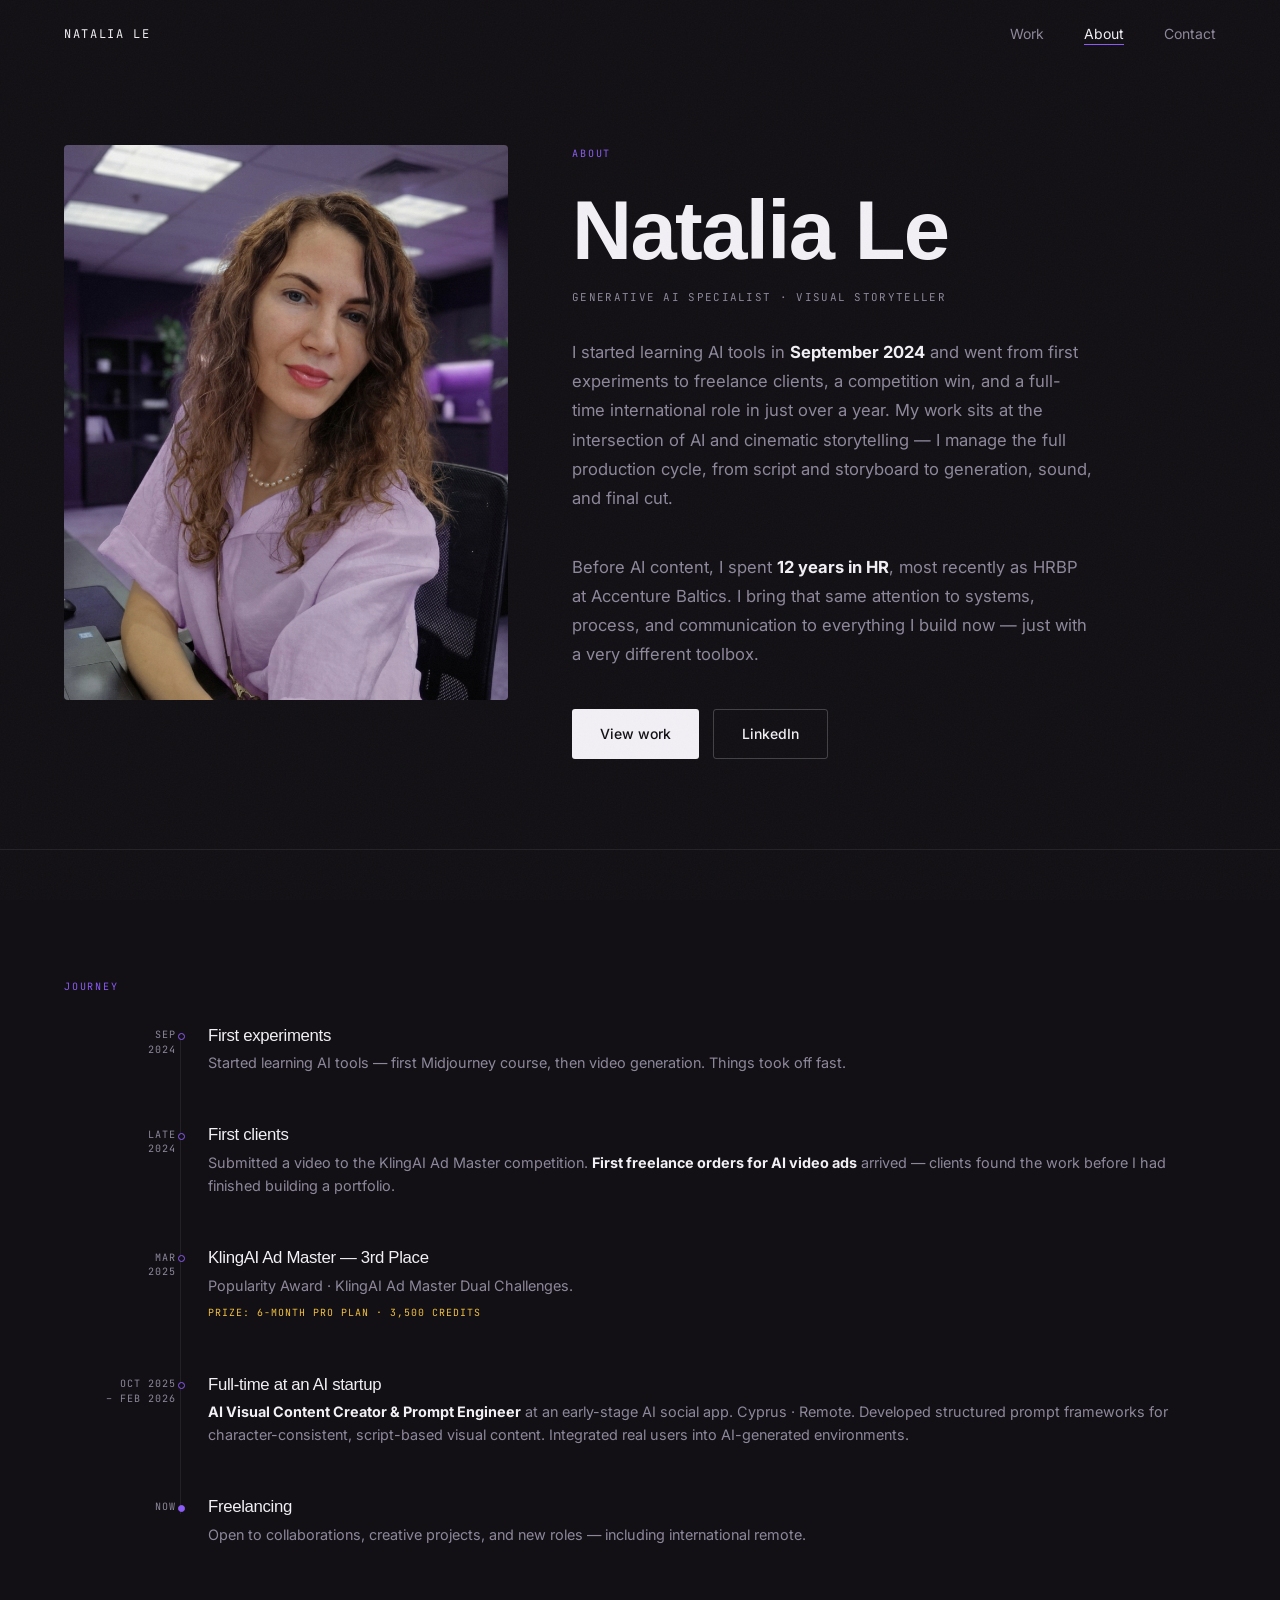
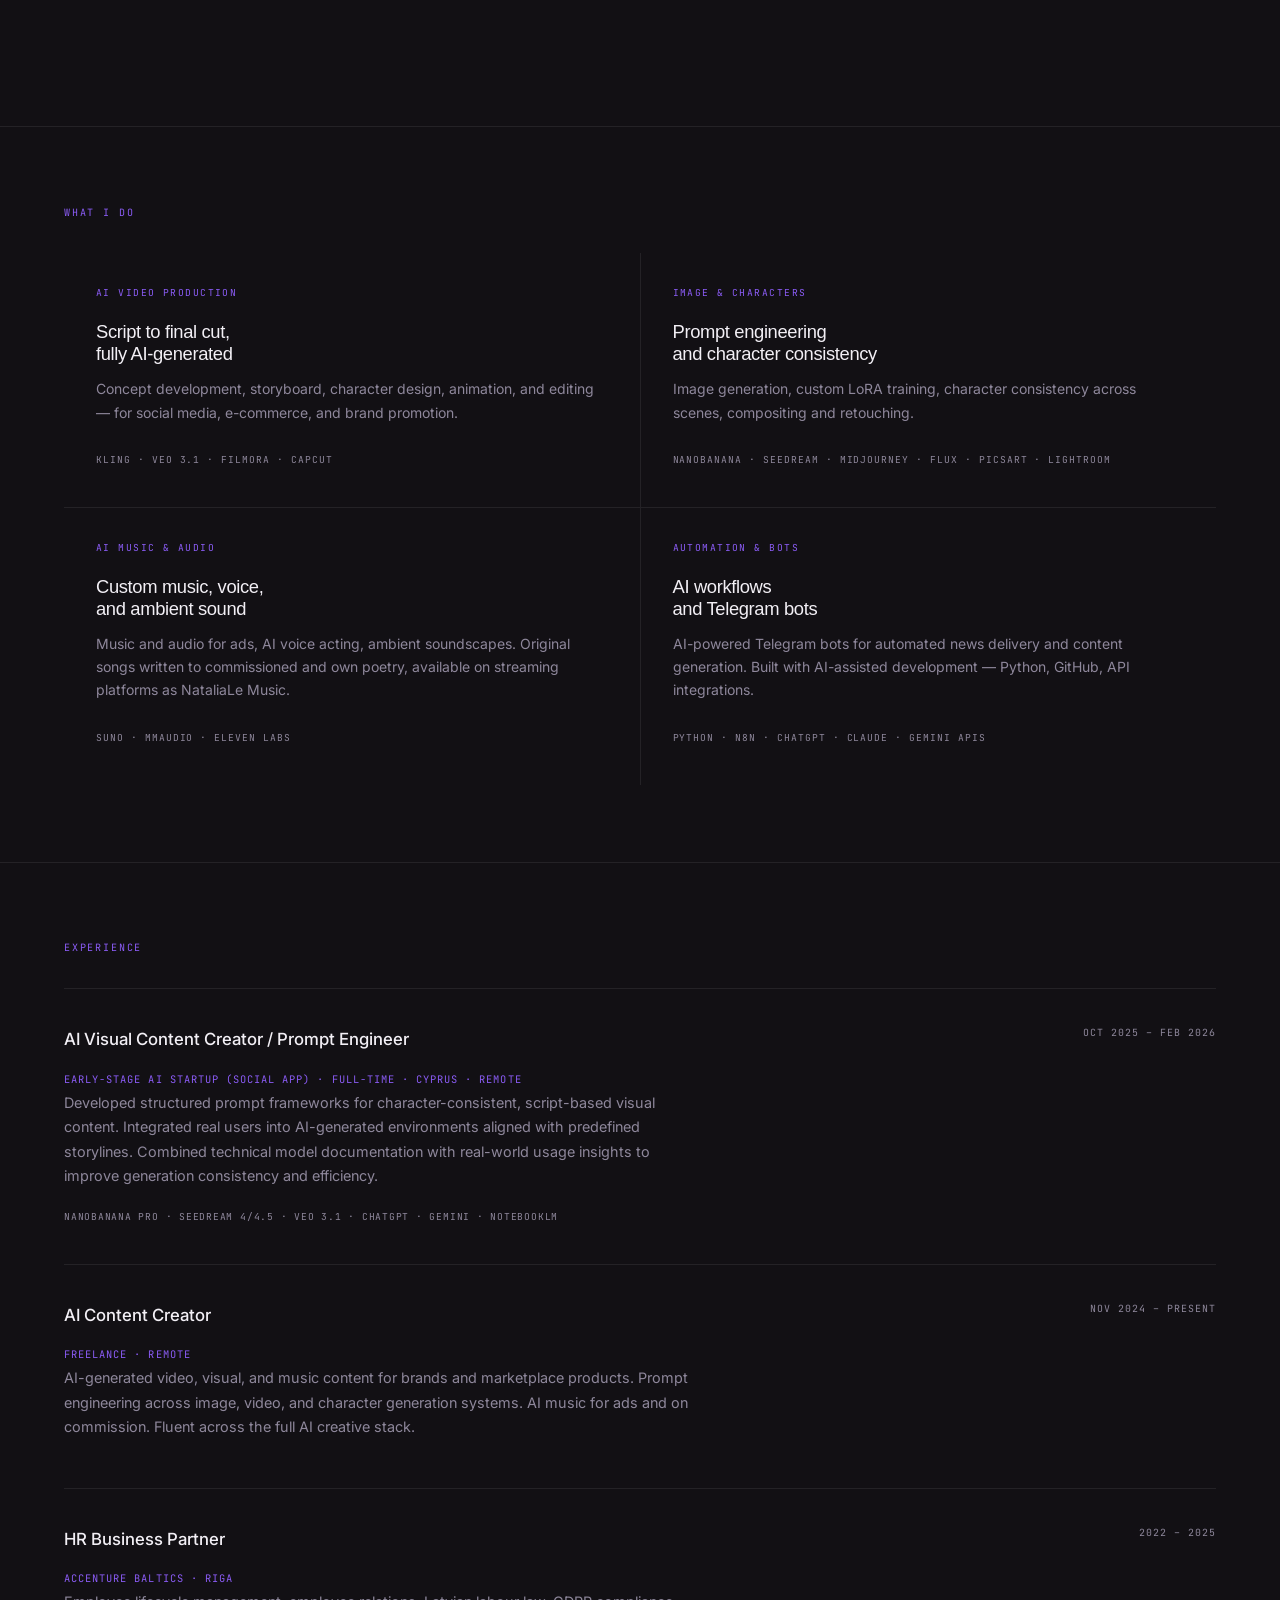
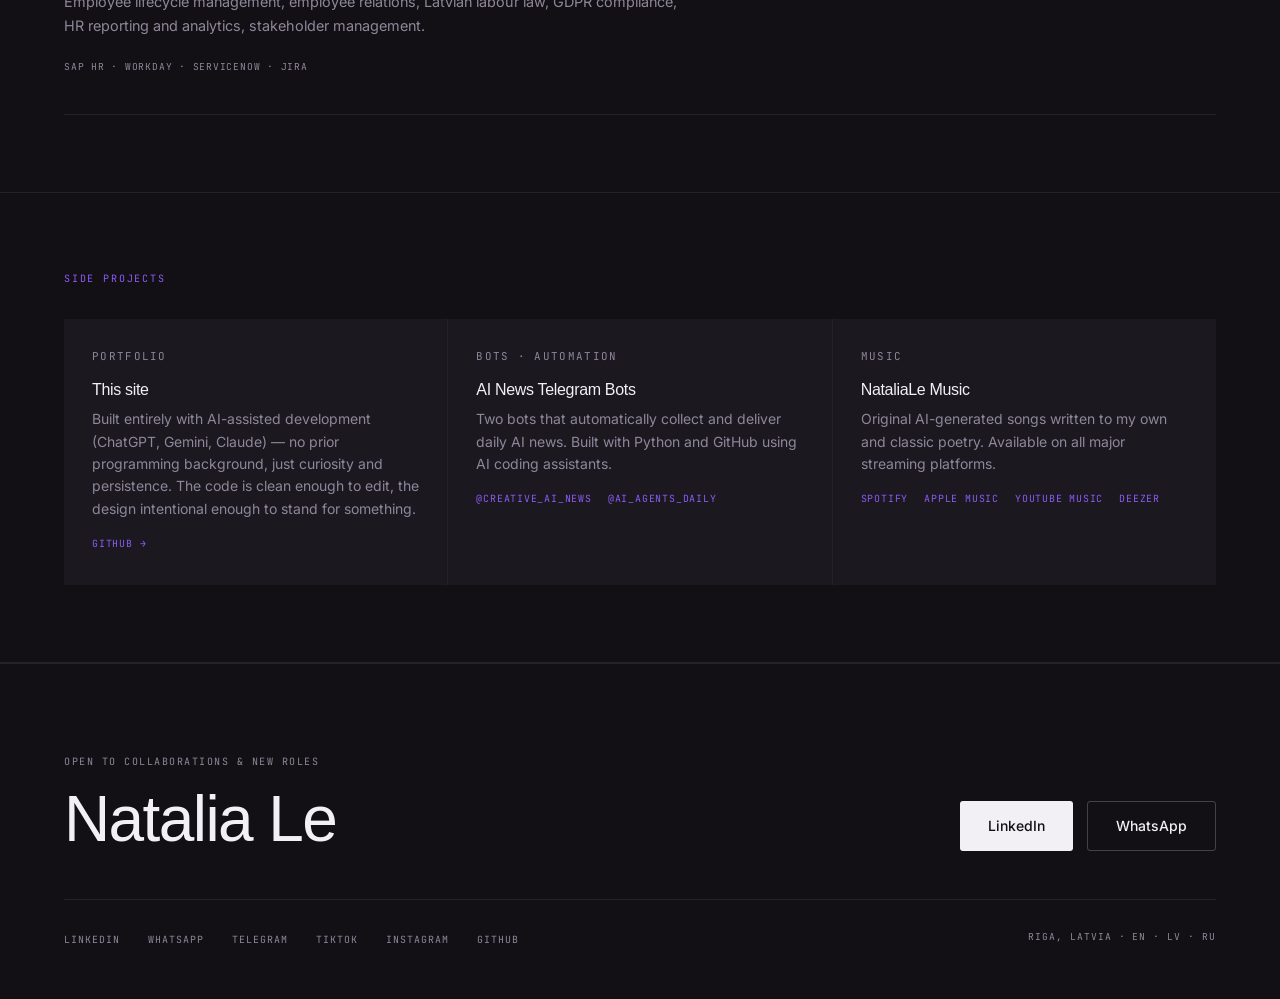
==== commit 143f8ce9: "Add files via upload" ====
--- a/about.html
+++ b/about.html
@@ -1,1165 +1,500 @@
 <!DOCTYPE html>
 <html lang="en">
 <head>
-    <meta charset="UTF-8" />
-    <meta name="viewport" content="width=device-width, initial-scale=1.0" />
-    <title>About — Natalia | AI Content Creator</title>
-    <style>
-        @import url('https://fonts.googleapis.com/css2?family=Raleway:wght@400;600;700&display=swap');
-
-        :root {
-            --primary-color: #D9CBEA;
-            --primary-dark: #BFAEDC;
-            --primary-darker: #A995D3;
-            --background-light: #F5F2FA;
-            --background-medium: #EDE7F7;
-            --background-dark: #2B2236;
-            --text-dark: #2A2438;
-            --text-medium: #3A324F;
-            --text-light: #FFFFFF;
-            --heading-color: #2B2236;
-            --accent-color: #8B5CF6;
-            --accent-hover: #A855F7;
-            --shadow-color: rgba(43, 34, 54, 0.15);
-        }
-
-        * {
-            box-sizing: border-box;
-            margin: 0;
-            padding: 0;
-        }
-
-        html, body {
-            font-family: 'Raleway', sans-serif;
-            background: linear-gradient(135deg, #2B2236 0%, #3A2F4E 100%);
-            color: var(--text-dark);
-            line-height: 1.6;
-            min-height: 100vh;
-        }
-
-        .container {
-            max-width: 900px;
-            margin: 60px auto;
-            padding: 40px 32px;
-            background-color: #F5F2FA;
-            border-radius: 16px;
-            box-shadow: 0 16px 48px rgba(20, 15, 25, 0.4);
-            border: 1px solid rgba(139, 92, 246, 0.1);
-            position: relative;
-            z-index: 1;
-            animation: fadeInUp 0.8s ease-out;
-        }
-
-        /* ---- BACK LINK ---- */
-        .back-link {
-            display: inline-flex;
-            align-items: center;
-            gap: 6px;
-            color: var(--accent-color);
-            text-decoration: none;
-            font-size: 0.95rem;
-            font-weight: 600;
-            margin-bottom: 32px;
-            transition: color 0.2s ease;
-        }
-        .back-link:hover { color: var(--accent-hover); }
-
-        /* ---- HERO ---- */
-        .hero {
-            display: flex;
-            flex-direction: column;
-            align-items: center;
-            text-align: center;
-            padding: 28px 20px 32px;
-            background: rgba(255, 255, 255, 0.4);
-            border-radius: 16px;
-            margin-bottom: 32px;
-            position: relative;
-        }
-
-        .hero::before {
-            content: '';
-            position: absolute;
-            top: -1px;
-            left: 50%;
-            transform: translateX(-50%);
-            width: 88px;
-            height: 3px;
-            border-radius: 999px;
-            background: linear-gradient(90deg, rgba(139,92,246,0), rgba(139,92,246,0.85), rgba(168,85,247,0.85), rgba(139,92,246,0));
-            box-shadow: 0 0 18px rgba(139,92,246,0.35), 0 0 30px rgba(168,85,247,0.20);
-            animation: glowPulse 2.6s ease-in-out infinite;
-        }
-
-        .hero img {
-            width: 130px;
-            height: 130px;
-            object-fit: cover;
-            border-radius: 75% 25% 60% 40% / 45% 55% 35% 65%;
-            filter: drop-shadow(0 8px 16px rgba(139, 92, 246, 0.2));
-            margin-bottom: 20px;
-            transition: all 0.3s ease;
-        }
-        .hero img:hover {
-            border-radius: 60% 40% 75% 25% / 55% 45% 65% 35%;
-            filter: drop-shadow(0 12px 24px rgba(139, 92, 246, 0.3));
-            transform: translateY(-4px);
-        }
-
-        .hero h1 {
-            font-size: 2rem;
-            font-weight: 700;
-            color: var(--text-dark);
-            letter-spacing: -0.5px;
-            margin-bottom: 6px;
-        }
-
-        .hero .subtitle {
-            font-size: 1rem;
-            color: var(--accent-color);
-            font-weight: 600;
-            margin-bottom: 14px;
-            letter-spacing: 0.3px;
-        }
-
-        .hero .bio {
-            font-size: 1rem;
-            color: var(--text-medium);
-            max-width: 580px;
-            line-height: 1.7;
-        }
-
-        /* ---- SECTION TITLES ---- */
-        .section-title {
-            font-size: 1.1rem;
-            font-weight: 700;
-            color: var(--heading-color);
-            text-transform: uppercase;
-            letter-spacing: 1.2px;
-            margin-bottom: 18px;
-            display: flex;
-            align-items: center;
-            gap: 10px;
-        }
-        .section-title::after {
-            content: '';
-            flex: 1;
-            height: 1px;
-            background: rgba(139, 92, 246, 0.2);
-        }
-
-        /* ---- CARD (shared) ---- */
-        .card {
-            background: rgba(255, 255, 255, 0.55);
-            border: 1px solid rgba(43, 34, 54, 0.10);
-            border-radius: 14px;
-            padding: 22px 24px;
-            margin-bottom: 12px;
-        }
-
-        /* ---- SECTION WRAPPER ---- */
-        .section {
-            margin-bottom: 36px;
-        }
-
-        /* ---- TIMELINE ---- */
-        .timeline {
-            position: relative;
-            padding-left: 24px;
-        }
-        .timeline::before {
-            content: '';
-            position: absolute;
-            left: 7px;
-            top: 8px;
-            bottom: 8px;
-            width: 2px;
-            background: linear-gradient(180deg, var(--accent-color), var(--primary-dark));
-            border-radius: 2px;
-        }
-        .timeline-item {
-            position: relative;
-            margin-bottom: 20px;
-        }
-        .timeline-item:last-child { margin-bottom: 0; }
-        .timeline-item::before {
-            content: '';
-            position: absolute;
-            left: -21px;
-            top: 7px;
-            width: 10px;
-            height: 10px;
-            border-radius: 50%;
-            background: var(--accent-color);
-            box-shadow: 0 0 8px rgba(139,92,246,0.45);
-        }
-        .timeline-date {
-            font-size: 0.82rem;
-            font-weight: 700;
-            color: var(--accent-color);
-            text-transform: uppercase;
-            letter-spacing: 0.8px;
-            margin-bottom: 3px;
-        }
-        .timeline-text {
-            font-size: 0.97rem;
-            color: var(--text-medium);
-            line-height: 1.55;
-        }
-        .timeline-text strong {
-            color: var(--text-dark);
-        }
-
-        /* ---- SKILLS GRID ---- */
-        .skills-grid {
-            display: grid;
-            grid-template-columns: repeat(2, 1fr);
-            gap: 12px;
-        }
-        .skill-card {
-            background: rgba(255, 255, 255, 0.55);
-            border: 1px solid rgba(43, 34, 54, 0.10);
-            border-radius: 14px;
-            padding: 18px 20px;
-        }
-        .skill-card .skill-icon {
-            font-size: 1.4rem;
-            margin-bottom: 8px;
-        }
-        .skill-card h4 {
-            font-size: 0.97rem;
-            font-weight: 700;
-            color: var(--text-dark);
-            margin-bottom: 6px;
-        }
-        .skill-card p {
-            font-size: 0.88rem;
-            color: var(--text-medium);
-            line-height: 1.5;
-        }
-        .skill-card .tools {
-            margin-top: 8px;
-            font-size: 0.82rem;
-            color: var(--accent-color);
-            font-weight: 600;
-        }
-
-        /* ---- EXPERIENCE ---- */
-        .exp-item {
-            background: rgba(255, 255, 255, 0.55);
-            border: 1px solid rgba(43, 34, 54, 0.10);
-            border-radius: 14px;
-            padding: 20px 22px;
-            margin-bottom: 12px;
-        }
-        .exp-item:last-child { margin-bottom: 0; }
-        .exp-header {
-            display: flex;
-            justify-content: space-between;
-            align-items: flex-start;
-            flex-wrap: wrap;
-            gap: 6px;
-            margin-bottom: 6px;
-        }
-        .exp-title {
-            font-weight: 700;
-            font-size: 1rem;
-            color: var(--text-dark);
-        }
-        .exp-period {
-            font-size: 0.83rem;
-            color: var(--accent-color);
-            font-weight: 600;
-            white-space: nowrap;
-        }
-        .exp-company {
-            font-size: 0.9rem;
-            color: var(--text-medium);
-            margin-bottom: 10px;
-        }
-        .exp-desc {
-            font-size: 0.9rem;
-            color: var(--text-medium);
-            line-height: 1.6;
-        }
-        .exp-tools {
-            margin-top: 10px;
-            font-size: 0.83rem;
-            color: var(--accent-color);
-            font-weight: 600;
-        }
-
-        /* ---- PROJECTS ---- */
-        .project-card {
-            background: rgba(255, 255, 255, 0.55);
-            border: 1px solid rgba(43, 34, 54, 0.10);
-            border-radius: 14px;
-            padding: 22px 24px;
-            margin-bottom: 14px;
-        }
-        .project-card:last-child { margin-bottom: 0; }
-        .project-meta {
-            font-size: 0.82rem;
-            color: var(--accent-color);
-            font-weight: 600;
-            text-transform: uppercase;
-            letter-spacing: 0.7px;
-            margin-bottom: 6px;
-        }
-        .project-card h4 {
-            font-size: 1.05rem;
-            font-weight: 700;
-            color: var(--text-dark);
-            margin-bottom: 10px;
-        }
-        .project-card p {
-            font-size: 0.92rem;
-            color: var(--text-medium);
-            line-height: 1.6;
-            margin-bottom: 12px;
-        }
-
-        /* Video thumbnail card */
-        .video-thumb {
-            position: relative;
-            width: 100%;
-            aspect-ratio: 9 / 16;
-            max-width: 320px;
-            margin: 0 auto 14px;
-            border-radius: 10px;
-            overflow: hidden;
-            cursor: pointer;
-            background: #2B2236;
-        }
-        .video-thumb img {
-            width: 100%;
-            height: 100%;
-            object-fit: cover;
-            display: block;
-            transition: transform 0.3s ease;
-        }
-        .video-thumb:hover img { transform: scale(1.04); }
-        .video-thumb .vt-overlay {
-            position: absolute;
-            inset: 0;
-            background: rgba(43,34,54,0.28);
-            display: flex;
-            align-items: center;
-            justify-content: center;
-            opacity: 0;
-            transition: opacity 0.3s ease;
-        }
-        .video-thumb:hover .vt-overlay { opacity: 1; }
-        .vt-play {
-            width: 52px;
-            height: 52px;
-            border-radius: 50%;
-            background: rgba(139,92,246,0.9);
-            display: flex;
-            align-items: center;
-            justify-content: center;
-            box-shadow: 0 4px 16px rgba(139,92,246,0.5);
-        }
-        .vt-play::after {
-            content: '';
-            display: block;
-            width: 0; height: 0;
-            border-style: solid;
-            border-width: 9px 0 9px 16px;
-            border-color: transparent transparent transparent white;
-            margin-left: 3px;
-        }
-
-        /* Modal lightbox */
-        .modal-overlay {
-            display: none;
-            position: fixed;
-            inset: 0;
-            z-index: 1000;
-            background: rgba(20,10,35,0.88);
-            backdrop-filter: blur(8px);
-            align-items: center;
-            justify-content: center;
-            padding: 16px;
-        }
-        .modal-overlay.active {
-            display: flex;
-            animation: modalFadeIn 0.25s ease-out;
-        }
-        @keyframes modalFadeIn {
-            from { opacity: 0; } to { opacity: 1; }
-        }
-        .modal-box {
-            width: 100%;
-            max-width: 420px;
-            background: #1E1530;
-            border-radius: 16px;
-            overflow: hidden;
-            box-shadow: 0 24px 64px rgba(0,0,0,0.6), 0 0 0 1px rgba(139,92,246,0.2);
-            animation: modalSlideUp 0.28s ease-out;
-        }
-        @keyframes modalSlideUp {
-            from { transform: translateY(24px); opacity: 0; }
-            to   { transform: translateY(0);    opacity: 1; }
-        }
-        .modal-topbar {
-            display: flex;
-            align-items: center;
-            justify-content: space-between;
-            padding: 12px 16px;
-            background: rgba(255,255,255,0.04);
-            border-bottom: 1px solid rgba(255,255,255,0.07);
-        }
-        .modal-yt-btn {
-            display: inline-flex;
-            align-items: center;
-            gap: 7px;
-            padding: 7px 16px;
-            background: #FF0000;
-            color: white;
-            text-decoration: none;
-            border-radius: 8px;
-            font-family: 'Raleway', sans-serif;
-            font-size: 0.85rem;
-            font-weight: 700;
-            transition: background 0.2s ease;
-        }
-        .modal-yt-btn:hover { background: #cc0000; }
-        .modal-close {
-            width: 36px; height: 36px;
-            border-radius: 50%;
-            border: 1px solid rgba(255,255,255,0.15);
-            background: rgba(255,255,255,0.08);
-            color: white;
-            font-size: 1rem;
-            cursor: pointer;
-            display: flex;
-            align-items: center;
-            justify-content: center;
-            transition: all 0.2s ease;
-            font-family: 'Raleway', sans-serif;
-        }
-        .modal-close:hover {
-            background: rgba(139,92,246,0.5);
-            border-color: rgba(139,92,246,0.6);
-        }
-        .modal-video {
-            position: relative;
-            width: 100%;
-            aspect-ratio: 9 / 16;
-            background: #000;
-        }
-        .modal-video iframe {
-            position: absolute;
-            inset: 0;
-            width: 100%; height: 100%;
-            border: none;
-        }
-        @media (max-width: 600px) {
-            .modal-overlay { padding: 0; align-items: flex-end; }
-            .modal-box { border-radius: 16px 16px 0 0; max-width: 100%; }
-        }
-
-        .project-tools {
-            font-size: 0.83rem;
-            color: var(--accent-color);
-            font-weight: 600;
-        }
-        .result-badge {
-            display: inline-block;
-            background: rgba(139, 92, 246, 0.1);
-            color: var(--accent-color);
-            font-size: 0.83rem;
-            font-weight: 700;
-            padding: 3px 10px;
-            border-radius: 20px;
-            margin-bottom: 10px;
-        }
-
-        /* ---- AWARD ---- */
-        .award-card {
-            background: linear-gradient(135deg, rgba(139,92,246,0.08) 0%, rgba(217,203,234,0.25) 100%);
-            border: 1px solid rgba(139, 92, 246, 0.2);
-            border-radius: 14px;
-            padding: 22px 24px;
-        }
-        .award-card .award-badge {
-            font-size: 2rem;
-            margin-bottom: 8px;
-        }
-        .award-card h4 {
-            font-size: 1rem;
-            font-weight: 700;
-            color: var(--text-dark);
-            margin-bottom: 4px;
-        }
-        .award-card p {
-            font-size: 0.92rem;
-            color: var(--text-medium);
-            margin-bottom: 14px;
-            line-height: 1.55;
-        }
-
-        /* ---- SIDE PROJECTS ---- */
-        .side-item {
-            display: flex;
-            gap: 14px;
-            align-items: flex-start;
-            padding: 16px 20px;
-            background: rgba(255, 255, 255, 0.55);
-            border: 1px solid rgba(43, 34, 54, 0.10);
-            border-radius: 14px;
-            margin-bottom: 10px;
-            text-decoration: none;
-            transition: all 0.25s ease;
-        }
-        .side-item:last-child { margin-bottom: 0; }
-        .side-item:hover {
-            border-color: rgba(139, 92, 246, 0.35);
-            box-shadow: 0 6px 20px rgba(139, 92, 246, 0.10);
-            transform: translateY(-1px);
-        }
-        .side-icon {
-            font-size: 1.5rem;
-            flex-shrink: 0;
-            margin-top: 2px;
-        }
-        .side-content h4 {
-            font-size: 0.97rem;
-            font-weight: 700;
-            color: var(--text-dark);
-            margin-bottom: 3px;
-        }
-        .side-content p {
-            font-size: 0.88rem;
-            color: var(--text-medium);
-            line-height: 1.5;
-        }
-        .side-content a {
-            color: var(--accent-color);
-            text-decoration: none;
-            font-weight: 600;
-        }
-        .side-content a:hover { text-decoration: underline; }
-
-        /* ---- CTA FOOTER ---- */
-        .cta-footer {
-            text-align: center;
-            padding: 28px 20px;
-            background: rgba(255, 255, 255, 0.4);
-            border-radius: 16px;
-            margin-top: 8px;
-        }
-        .cta-footer p {
-            font-size: 1rem;
-            color: var(--text-medium);
-            margin-bottom: 20px;
-        }
-        .button-row {
-            display: flex;
-            gap: 16px;
-            justify-content: center;
-            flex-wrap: wrap;
-        }
-        .btn-large-primary {
-            display: inline-flex;
-            align-items: center;
-            justify-content: center;
-            gap: 8px;
-            padding: 13px 28px;
-            background: var(--accent-color);
-            color: white;
-            text-decoration: none;
-            border-radius: 12px;
-            font-weight: 600;
-            font-size: 1rem;
-            transition: all 0.3s ease;
-            box-shadow: 0 10px 25px rgba(139, 92, 246, 0.3);
-            border: 2px solid var(--accent-color);
-        }
-        .btn-large-primary:hover {
-            background: var(--accent-hover);
-            border-color: var(--accent-hover);
-            transform: translateY(-2px);
-            box-shadow: 0 12px 30px rgba(168, 85, 247, 0.4);
-        }
-        .btn-large-secondary {
-            display: inline-flex;
-            align-items: center;
-            justify-content: center;
-            gap: 8px;
-            padding: 13px 28px;
-            text-decoration: none;
-            border-radius: 12px;
-            font-weight: 600;
-            font-size: 1rem;
-            transition: all 0.3s ease;
-            background: transparent;
-            border: 1px solid rgba(43, 34, 54, 0.20);
-            color: var(--text-dark);
-        }
-        .btn-large-secondary:hover {
-            border-color: rgba(139, 92, 246, 0.45);
-            box-shadow: 0 8px 22px rgba(31, 24, 41, 0.10);
-            transform: translateY(-1px);
-        }
-
-        /* ---- ANIMATIONS ---- */
-        @keyframes fadeInUp {
-            from { opacity: 0; transform: translateY(30px); }
-            to   { opacity: 1; transform: translateY(0); }
-        }
-        @keyframes glowPulse {
-            0%   { opacity: 0.65; transform: translateX(-50%) scaleX(0.96); }
-            50%  { opacity: 1;   transform: translateX(-50%) scaleX(1.06); }
-            100% { opacity: 0.65; transform: translateX(-50%) scaleX(0.96); }
-        }
-
-        /* ---- RESPONSIVE ---- */
-        @media (max-width: 768px) {
-            .container { margin: 20px; padding: 28px 20px; }
-            .skills-grid { grid-template-columns: 1fr; }
-            .exp-header { flex-direction: column; gap: 2px; }
-        }
-        @media (max-width: 480px) {
-            .container { margin: 10px; padding: 20px 15px; }
-            .hero h1 { font-size: 1.5rem; }
-            .hero img { width: 100px; height: 100px; }
-            .button-row { flex-direction: column; align-items: center; }
-            .btn-large-primary, .btn-large-secondary { width: 100%; max-width: 280px; }
-        }
-
-        /* ---- DESKTOP SHIMMER (same as index) ---- */
-        @media (min-width: 769px) {
-            body { position: relative; overflow-x: hidden; }
-            body::before, body::after {
-                content: "";
-                position: fixed;
-                inset: 0;
-                pointer-events: none;
-                z-index: 0;
-            }
-            body::before {
-                opacity: 0.85;
-                background:
-                    repeating-linear-gradient(calc(100deg + var(--a, 0deg)), rgba(139,92,246,0.10) 0px, rgba(139,92,246,0.00) 18px, rgba(217,203,234,0.08) 36px, rgba(217,203,234,0.00) 54px),
-                    repeating-linear-gradient(calc(20deg + var(--a, 0deg)), rgba(168,85,247,0.08) 0px, rgba(168,85,247,0.00) 22px, rgba(139,92,246,0.06) 44px, rgba(139,92,246,0.00) 66px);
-                filter: blur(14px) saturate(180%);
-                mix-blend-mode: color-dodge;
-                animation: shimmerMove 14s ease-in-out infinite;
-            }
-            body::after {
-                opacity: 0.70;
-                background:
-                    repeating-linear-gradient(calc(70deg + var(--a, 0deg)), rgba(217,203,234,0.10) 0px, rgba(217,203,234,0.00) 28px, rgba(139,92,246,0.06) 56px, rgba(139,92,246,0.00) 84px);
-                filter: blur(18px) saturate(150%);
-                mix-blend-mode: screen;
-                animation: shimmerMove2 18s ease-in-out infinite;
-            }
-            @keyframes shimmerMove {
-                0%   { transform: translate3d(-2%, -1%, 0) scale(1.02); }
-                50%  { transform: translate3d( 2%,  1%, 0) scale(1.05); }
-                100% { transform: translate3d(-2%, -1%, 0) scale(1.02); }
-            }
-            @keyframes shimmerMove2 {
-                0%   { transform: translate3d( 2%,  1%, 0) scale(1.03); }
-                50%  { transform: translate3d(-2%, -1%, 0) scale(1.06); }
-                100% { transform: translate3d( 2%,  1%, 0) scale(1.03); }
-            }
-        }
-
-        /* ---- MUSIC LINK ---- */
-        .music-link {
-            color: var(--accent-color);
-            font-weight: 700;
-            cursor: pointer;
-            text-decoration: none;
-            border-bottom: 1px dashed rgba(139,92,246,0.4);
-            transition: color 0.2s ease, border-color 0.2s ease;
-        }
-        .music-link:hover {
-            color: var(--accent-hover);
-            border-color: rgba(168,85,247,0.7);
-        }
-
-        /* ---- MUSIC MODAL ---- */
-        .music-modal-overlay {
-            display: none;
-            position: fixed;
-            inset: 0;
-            z-index: 1000;
-            background: rgba(20,10,35,0.85);
-            backdrop-filter: blur(8px);
-            align-items: center;
-            justify-content: center;
-            padding: 20px;
-        }
-        .music-modal-overlay.active {
-            display: flex;
-            animation: modalFadeIn 0.25s ease-out;
-        }
-        @keyframes modalFadeIn {
-            from { opacity: 0; } to { opacity: 1; }
-        }
-        .music-modal-box {
-            width: 100%;
-            max-width: 380px;
-            background: #F5F2FA;
-            border-radius: 20px;
-            overflow: hidden;
-            box-shadow: 0 24px 64px rgba(0,0,0,0.5), 0 0 0 1px rgba(139,92,246,0.15);
-            animation: modalSlideUp 0.28s ease-out;
-        }
-        @keyframes modalSlideUp {
-            from { transform: translateY(20px); opacity: 0; }
-            to   { transform: translateY(0);    opacity: 1; }
-        }
-        .music-modal-header {
-            display: flex;
-            align-items: center;
-            justify-content: space-between;
-            padding: 20px 22px 16px;
-            border-bottom: 1px solid rgba(43,34,54,0.08);
-        }
-        .music-modal-header-left {
-            display: flex;
-            align-items: center;
-            gap: 12px;
-        }
-        .music-modal-icon {
-            font-size: 1.8rem;
-        }
-        .music-modal-header h3 {
-            font-size: 1rem;
-            font-weight: 700;
-            color: var(--text-dark);
-            margin-bottom: 2px;
-        }
-        .music-modal-header p {
-            font-size: 0.8rem;
-            color: var(--text-medium);
-        }
-        .music-modal-close {
-            width: 32px; height: 32px;
-            border-radius: 50%;
-            border: 1px solid rgba(43,34,54,0.15);
-            background: transparent;
-            color: var(--text-medium);
-            font-size: 0.95rem;
-            cursor: pointer;
-            display: flex;
-            align-items: center;
-            justify-content: center;
-            transition: all 0.2s ease;
-            font-family: 'Raleway', sans-serif;
-            flex-shrink: 0;
-        }
-        .music-modal-close:hover {
-            background: rgba(139,92,246,0.1);
-            border-color: rgba(139,92,246,0.4);
-            color: var(--accent-color);
-        }
-        .music-modal-links {
-            padding: 16px 22px 22px;
-            display: flex;
-            flex-direction: column;
-            gap: 10px;
-        }
-        .music-platform-btn {
-            display: flex;
-            align-items: center;
-            gap: 12px;
-            padding: 13px 16px;
-            border-radius: 12px;
-            text-decoration: none;
-            font-family: 'Raleway', sans-serif;
-            font-weight: 600;
-            font-size: 0.92rem;
-            transition: all 0.2s ease;
-            border: 1px solid transparent;
-        }
-        .music-platform-btn .platform-icon {
-            width: 32px; height: 32px;
-            border-radius: 8px;
-            display: flex;
-            align-items: center;
-            justify-content: center;
-            flex-shrink: 0;
-            font-size: 1.1rem;
-        }
-        .btn-spotify {
-            background: rgba(30,215,96,0.08);
-            color: #1a7a3a;
-            border-color: rgba(30,215,96,0.2);
-        }
-        .btn-spotify:hover {
-            background: rgba(30,215,96,0.15);
-            border-color: rgba(30,215,96,0.4);
-            transform: translateX(3px);
-        }
-        .btn-spotify .platform-icon { background: #1DB954; color: white; }
-
-        .btn-apple {
-            background: rgba(250,50,50,0.06);
-            color: #8a1a1a;
-            border-color: rgba(250,50,50,0.15);
-        }
-        .btn-apple:hover {
-            background: rgba(250,50,50,0.12);
-            border-color: rgba(250,50,50,0.3);
-            transform: translateX(3px);
-        }
-        .btn-apple .platform-icon { background: linear-gradient(135deg, #fc5c7d, #6a3093); color: white; }
-
-        .btn-ytmusic {
-            background: rgba(255,0,0,0.06);
-            color: #7a1a1a;
-            border-color: rgba(255,0,0,0.15);
-        }
-        .btn-ytmusic:hover {
-            background: rgba(255,0,0,0.12);
-            border-color: rgba(255,0,0,0.3);
-            transform: translateX(3px);
-        }
-        .btn-ytmusic .platform-icon { background: #FF0000; color: white; }
-
-        .btn-deezer {
-            background: rgba(162,0,255,0.06);
-            color: #5a0a8a;
-            border-color: rgba(162,0,255,0.15);
-        }
-        .btn-deezer:hover {
-            background: rgba(162,0,255,0.12);
-            border-color: rgba(162,0,255,0.3);
-            transform: translateX(3px);
-        }
-        .btn-deezer .platform-icon { background: #A200FF; color: white; }
-
-        .github-btn {
-            display: inline-flex;
-            align-items: center;
-            gap: 6px;
-            margin-top: 10px;
-            padding: 6px 14px;
-            border-radius: 8px;
-            border: 1px solid rgba(43,34,54,0.18);
-            background: transparent;
-            color: var(--text-medium);
-            font-family: 'Raleway', sans-serif;
-            font-size: 0.8rem;
-            font-weight: 600;
-            text-decoration: none;
-            transition: all 0.2s ease;
-        }
-        .github-btn:hover {
-            border-color: rgba(139,92,246,0.4);
-            color: var(--accent-color);
-            background: rgba(139,92,246,0.05);
-        }
-    </style>
+  <meta charset="UTF-8">
+  <meta name="viewport" content="width=device-width, initial-scale=1.0">
+  <title>About — Natalia Le · AI Content Creator</title>
+  <meta name="description" content="About Natalia Le — Generative AI Specialist &amp; Visual Storyteller based in Riga. From HR to full-time AI creator in one year.">
+
+  <meta property="og:title"       content="About — Natalia Le · AI Content Creator">
+  <meta property="og:description" content="Generative AI Specialist and Visual Storyteller. From self-taught experiments to international full-time role in 14 months.">
+  <meta property="og:image"       content="https://img.youtube.com/vi/qfWMkP8nfNg/maxresdefault.jpg">
+  <meta property="og:url"         content="https://portfolio-v2-nataliale.vercel.app/about.html">
+  <meta property="og:type"        content="website">
+  <meta name="twitter:card"       content="summary_large_image">
+
+  <link rel="icon" href="data:image/svg+xml,<svg xmlns='http://www.w3.org/2000/svg' viewBox='0 0 32 32'><rect width='32' height='32' fill='%23121014'/><text x='16' y='22' font-family='monospace' font-size='13' font-weight='bold' fill='%238B5CF6' text-anchor='middle'>NL</text></svg>">
+  <link rel="stylesheet" href="styles.css">
+
+  <style>
+    /* ── About hero ───────────────────────────────────── */
+    .about-hero {
+      padding-top: calc(var(--nav-h) + clamp(3rem, 6vw, 5rem));
+      padding-bottom: clamp(4rem, 7vw, 6rem);
+      display: grid;
+      grid-template-columns: 1fr 1.45fr;
+      gap: clamp(2.5rem, 5vw, 5rem);
+      align-items: start;
+      max-width: var(--max-w);
+      margin: 0 auto;
+      padding-left: var(--pad-x);
+      padding-right: var(--pad-x);
+    }
+
+    .about-portrait {
+      aspect-ratio: 4 / 5;
+      overflow: hidden;
+      border-radius: 4px;
+      background: var(--bg-raised);
+      /* When you have a custom photo, replace Pic.jpg with it */
+    }
+    .about-portrait img {
+      width: 100%; height: 100%;
+      object-fit: cover;
+      object-position: center top;
+      display: block;
+    }
+
+    .about-intro-tag { display: block; margin-bottom: 1.5rem; }
+    .about-intro-role {
+      font-family: var(--f-mono);
+      font-size: 0.68rem;
+      letter-spacing: 0.12em;
+      text-transform: uppercase;
+      color: var(--text-dim);
+      margin-bottom: 2rem;
+      display: block;
+    }
+    .about-bio {
+      font-size: clamp(0.95rem, 1.3vw, 1.05rem);
+      color: var(--text-dim);
+      line-height: 1.75;
+      max-width: 52ch;
+      margin-bottom: 2.5rem;
+    }
+    .about-bio strong { color: var(--text); }
+
+    /* ── Journey timeline ─────────────────────────────── */
+    .timeline-wrap {
+      position: relative;
+      padding-left: 9rem;
+    }
+    .timeline-wrap::before {
+      content: '';
+      position: absolute;
+      left: 7.25rem;
+      top: 0.5rem;
+      bottom: 2rem;
+      width: 1px;
+      background: var(--divider);
+    }
+
+    .tl-item {
+      position: relative;
+      margin-bottom: 3.25rem;
+    }
+
+    /* dot on the timeline */
+    .tl-item::before {
+      content: '';
+      position: absolute;
+      left: -1.85rem;
+      top: 0.38rem;
+      width: 7px; height: 7px;
+      border-radius: 50%;
+      background: var(--bg);
+      border: 1.5px solid var(--accent);
+    }
+
+    /* last item: filled dot = "now" */
+    .tl-item.is-now::before {
+      background: var(--accent);
+    }
+
+    .tl-date {
+      position: absolute;
+      left: -9rem;
+      top: 0.1rem;
+      width: 7rem;
+      text-align: right;
+      font-family: var(--f-mono);
+      font-size: 0.63rem;
+      letter-spacing: 0.1em;
+      text-transform: uppercase;
+      color: var(--text-dim);
+      line-height: 1.4;
+    }
+
+    .tl-title {
+      font-size: 1.05rem;
+      font-weight: 500;
+      margin-bottom: 0.4rem;
+    }
+    .tl-desc {
+      font-size: 0.9rem;
+      color: var(--text-dim);
+      line-height: 1.6;
+    }
+    .tl-desc strong { color: var(--text); }
+    .tl-prize {
+      display: inline-block;
+      margin-top: 0.5rem;
+      font-family: var(--f-mono);
+      font-size: 0.62rem;
+      letter-spacing: 0.1em;
+      text-transform: uppercase;
+      color: var(--gold);
+    }
+
+    /* ── What I Do grid ───────────────────────────────── */
+    .services-grid {
+      display: grid;
+      grid-template-columns: repeat(2, 1fr);
+      gap: 1px;
+      background: var(--divider);
+      margin-top: 2rem;
+    }
+    .svc-card {
+      background: var(--bg);
+      padding: 2rem 2rem 2.25rem;
+    }
+    .svc-number {
+      display: block;
+      font-family: var(--f-mono);
+      font-size: 0.6rem;
+      letter-spacing: 0.15em;
+      text-transform: uppercase;
+      color: var(--accent);
+      margin-bottom: 1.25rem;
+    }
+    .svc-title {
+      font-family: var(--f-display);
+      font-size: 1.15rem;
+      font-weight: 500;
+      color: var(--text);
+      margin-bottom: 0.75rem;
+      line-height: 1.2;
+    }
+    .svc-desc {
+      font-size: 0.875rem;
+      color: var(--text-dim);
+      line-height: 1.65;
+      margin-bottom: 1.25rem;
+    }
+    .svc-tools {
+      font-family: var(--f-mono);
+      font-size: 0.6rem;
+      letter-spacing: 0.1em;
+      text-transform: uppercase;
+      color: var(--text-dim);
+      line-height: 1.8;
+    }
+
+    /* ── Experience ───────────────────────────────────── */
+    .exp-item { padding: 2.25rem 0; border-top: 1px solid var(--divider); }
+    .exp-item:last-child { border-bottom: 1px solid var(--divider); }
+    .exp-header { display: flex; justify-content: space-between; align-items: flex-start; gap: 2rem; margin-bottom: 0.6rem; flex-wrap: wrap; }
+    .exp-title { font-size: 1.05rem; font-weight: 500; color: var(--text); }
+    .exp-meta  { font-family: var(--f-mono); font-size: 0.62rem; letter-spacing: 0.1em; text-transform: uppercase; color: var(--text-dim); white-space: nowrap; }
+    .exp-company { font-family: var(--f-mono); font-size: 0.65rem; letter-spacing: 0.1em; text-transform: uppercase; color: var(--accent); margin-bottom: 0.875rem; }
+    .exp-desc { font-size: 0.9rem; color: var(--text-dim); line-height: 1.7; max-width: 70ch; margin-bottom: 0.75rem; }
+    .exp-tools { font-family: var(--f-mono); font-size: 0.6rem; letter-spacing: 0.08em; text-transform: uppercase; color: var(--text-dim); }
+
+    /* ── Side projects ────────────────────────────────── */
+    .side-grid {
+      display: grid;
+      grid-template-columns: repeat(3, 1fr);
+      gap: 1px;
+      background: var(--divider);
+      margin-top: 2rem;
+    }
+    .side-card {
+      background: var(--bg-raised);
+      padding: 1.75rem 1.75rem 2rem;
+    }
+    .side-tag { display: block; margin-bottom: 1rem; }
+    .side-title { font-size: 1rem; font-weight: 500; color: var(--text); margin-bottom: 0.6rem; }
+    .side-desc { font-size: 0.875rem; color: var(--text-dim); line-height: 1.6; margin-bottom: 1rem; }
+    .side-links { display: flex; flex-wrap: wrap; gap: 0.4rem 1rem; }
+    .side-links a { font-family: var(--f-mono); font-size: 0.62rem; letter-spacing: 0.08em; text-transform: uppercase; color: var(--accent); transition: color 0.2s; }
+    .side-links a:hover { color: var(--accent-lt); }
+
+    /* ── Responsive ───────────────────────────────────── */
+    @media (max-width: 900px) {
+      .about-hero { grid-template-columns: 1fr; }
+      .about-portrait { max-width: 320px; }
+      .side-grid { grid-template-columns: 1fr; }
+    }
+    @media (max-width: 768px) {
+      .services-grid { grid-template-columns: 1fr; }
+    }
+    @media (max-width: 640px) {
+      .timeline-wrap { padding-left: 7rem; }
+      .timeline-wrap::before { left: 5.5rem; }
+      .tl-date { left: -7rem; width: 5.5rem; font-size: 0.58rem; }
+      .tl-item::before { left: -1.6rem; }
+      .exp-header { flex-direction: column; gap: 0.4rem; }
+    }
+  </style>
 </head>
 <body>
-<div class="container">
-
-    <!-- Back -->
-    <a href="index.html" class="back-link">← Back to Home</a>
-
-    <!-- HERO -->
-    <div class="hero">
-        <img src="Pic.jpg" alt="Natalia" />
-        <h1>Hi, I'm Natalia</h1>
-        <div class="subtitle">Generative AI Specialist · Visual Storyteller</div>
-        <p class="bio">I started my AI journey in September 2024 and haven't stopped since. In just over a year I went from self-taught experiments to freelance clients, a competition win, and a full-time role at an international AI startup. I work at the intersection of storytelling, generative tools, and visual production — turning ideas into AI-powered video, music, and digital content.</p>
-    </div>
-
-    <!-- TIMELINE -->
-    <div class="section">
-        <div class="section-title">Journey</div>
-        <div class="card" style="padding: 22px 24px 22px 32px;">
-            <div class="timeline">
-                <div class="timeline-item">
-                    <div class="timeline-date">Sep 2024</div>
-                    <div class="timeline-text">Started learning AI tools. First Midjourney course — and things took off from there.</div>
-                </div>
-                <div class="timeline-item">
-                    <div class="timeline-date">Late 2024</div>
-                    <div class="timeline-text">Submitted a video to the KlingAI Ad Master competition. <strong>First freelance orders</strong> for AI video ads arrived.</div>
-                </div>
-                <div class="timeline-item">
-                    <div class="timeline-date">Mar 2025</div>
-                    <div class="timeline-text">🏆 <strong>3rd Place (Popularity Award)</strong> — KlingAI Ad Master Dual Challenges. Prize: 6-month Pro Plan + 3,500 credits.</div>
-                </div>
-                <div class="timeline-item">
-                    <div class="timeline-date">Oct 2025 – Feb 2026</div>
-                    <div class="timeline-text"><strong>Full-time role</strong> at an early-stage AI social app startup — AI Visual Content Creator & Prompt Engineer. Cyprus · Remote.</div>
-                </div>
-                <div class="timeline-item">
-                    <div class="timeline-date">Now</div>
-                    <div class="timeline-text">Freelancing. Open to collaborations and creative projects.</div>
-                </div>
-            </div>
-        </div>
-    </div>
-
-    <!-- WHAT I DO -->
-    <div class="section">
-        <div class="section-title">What I Do</div>
-        <div class="skills-grid">
-            <div class="skill-card">
-                <div class="skill-icon">🎬</div>
-                <h4>AI Video Production</h4>
-                <p>Script → storyboard → animation → final edit. AI-generated video for social media, e-commerce, and brand promotion.</p>
-                <div class="tools">Kling · Veo 3.1 · Filmora · CapCut</div>
-            </div>
-            <div class="skill-card">
-                <div class="skill-icon">🖼️</div>
-                <h4>Visual & Image Generation</h4>
-                <p>Prompt engineering for image generation, character consistency, custom LoRA training, compositing and retouching.</p>
-                <div class="tools">NanoBanana · Seedream · MidJourney · Flux · PicsArt · Lightroom</div>
-            </div>
-            <div class="skill-card">
-                <div class="skill-icon">🎵</div>
-                <h4>AI Music & Audio</h4>
-                <p>Custom music and audio for ads, songs written to commissioned poetry. AI voice acting and ambient soundscapes (city sounds, nature, environment). Voice synthesis and replacement. Original songs written to my own and classic poetry, available on streaming platforms as <span class="music-link" onclick="openMusicModal()">NataliaLe Music</span>.</p>
-                <div class="tools">Suno · MMAudio · Eleven Labs</div>
-            </div>
-            <div class="skill-card">
-                <div class="skill-icon">🤖</div>
-                <h4>Automation & Bots</h4>
-                <p>AI-powered Telegram bots for automated news delivery and content generation. Built with AI-assisted development (Python, GitHub, API integrations).</p>
-                <div class="tools">Python · n8n · ChatGPT · Claude · Gemini APIs</div>
-                <a href="https://github.com/natalialeaiart" target="_blank" rel="noopener" class="github-btn"><svg width="14" height="14" viewBox="0 0 24 24" fill="currentColor" style="vertical-align:middle;margin-right:5px"><path d="M12 0C5.37 0 0 5.37 0 12c0 5.31 3.435 9.795 8.205 11.385.6.105.825-.255.825-.57 0-.285-.015-1.23-.015-2.235-3.015.555-3.795-.735-4.035-1.41-.135-.345-.72-1.41-1.23-1.695-.42-.225-1.02-.78-.015-.795.945-.015 1.62.87 1.845 1.23 1.08 1.815 2.805 1.305 3.495.99.105-.78.42-1.305.765-1.605-2.67-.3-5.46-1.335-5.46-5.925 0-1.305.465-2.385 1.23-3.225-.12-.3-.54-1.53.12-3.18 0 0 1.005-.315 3.3 1.23.96-.27 1.98-.405 3-.405s2.04.135 3 .405c2.295-1.56 3.3-1.23 3.3-1.23.66 1.65.24 2.88.12 3.18.765.84 1.23 1.905 1.23 3.225 0 4.605-2.805 5.625-5.475 5.925.435.375.81 1.095.81 2.22 0 1.605-.015 2.895-.015 3.3 0 .315.225.69.825.57A12.02 12.02 0 0 0 24 12c0-6.63-5.37-12-12-12z"/></svg>GitHub Repositories</a>
-            </div>
-        </div>
-    </div>
-
-    <!-- EXPERIENCE -->
-    <div class="section">
-        <div class="section-title">Experience</div>
-
-        <div class="exp-item">
-            <div class="exp-header">
-                <div class="exp-title">AI Visual Content Creator / Prompt Engineer</div>
-                <div class="exp-period">Oct 2025 – Feb 2026</div>
-            </div>
-            <div class="exp-company">Early-stage AI Startup (Social App) · Full-time · Cyprus · Remote</div>
-            <div class="exp-desc">Developed structured prompt frameworks for character-consistent, script-based visual content. Integrated real users into AI-generated environments aligned with predefined storylines. Combined technical model documentation with real-world usage insights to improve generation consistency and efficiency.</div>
-            <div class="exp-tools">NanoBanana Pro · Seedream 4/4.5 · Veo 3.1 · ChatGPT · Gemini · NotebookLM</div>
-        </div>
-
-        <div class="exp-item">
-            <div class="exp-header">
-                <div class="exp-title">AI Content Creator</div>
-                <div class="exp-period">Nov 2024 – Present</div>
-            </div>
-            <div class="exp-company">Freelance · Remote</div>
-            <div class="exp-desc">AI-generated video, visual, and music content for brands and marketplace products. Prompt engineering across image, video, and character generation systems. Created AI music for ads and on commission.</div>
-            <div class="exp-tools">Fluent across the full AI creative stack — and always expanding it.</div>
-        </div>
-    </div>
-
-    <!-- FEATURED PROJECTS -->
-    <div class="section">
-        <div class="section-title">Featured Projects</div>
-
-        <div class="project-card">
-            <div class="project-meta">AI Video · Social Media · 8 days</div>
-            <h4>Promo Video — Children's Hockey Club "Lāči"</h4>
-            <div class="video-thumb" data-videoid="kq-E46J77x4" data-url="https://www.youtube.com/watch?v=kq-E46J77x4">
-                <img src="https://img.youtube.com/vi/kq-E46J77x4/maxresdefault.jpg" onerror="this.src='https://img.youtube.com/vi/kq-E46J77x4/hqdefault.jpg'" alt="Hockey Club Lāči" loading="lazy">
-                <div class="vt-overlay"><div class="vt-play"></div></div>
-            </div>
-            <span class="result-badge">🏅 3× more views than average on the club's page</span>
-            <p>AI-generated promo featuring the club's bear mascot and two real coaches (face-swap integration). Developed script, storyboard, custom characters, and final edit. Published on the club's official Facebook and Instagram.</p>
-            <div class="project-tools">KlingAI · PicsArt · Filmora</div>
-        </div>
-
-        <div class="project-card">
-            <div class="project-meta">AI Video · E-commerce · 12 days</div>
-            <h4>LED Car Lights — AI Product Video for Marketplace</h4>
-            <div class="video-thumb" data-videoid="pqFWvR4asYs" data-url="https://www.youtube.com/watch?v=pqFWvR4asYs">
-                <img src="https://img.youtube.com/vi/pqFWvR4asYs/maxresdefault.jpg" onerror="this.src='https://img.youtube.com/vi/pqFWvR4asYs/hqdefault.jpg'" alt="LED Car Lights" loading="lazy">
-                <div class="vt-overlay"><div class="vt-play"></div></div>
-            </div>
-            <p>Trained a custom Flux LoRA model on KIA vehicles. Generated visuals in MidJourney & Flux, integrated the actual LED headlight product into scenes. Composed AI ambient audio and background music. Applied "tiny workers" visual style for creative product scale effect. Executed entirely within the client's creative brief — detailed script and closing slogan written by me, both approved by the client.</p>
-            <div class="project-tools">Flux · MidJourney · KlingAI · PicsArt · MMAudio · Suno · Filmora</div>
-        </div>
-
-        <!-- AWARD -->
-        <div class="award-card">
-            <div class="award-badge">🏆</div>
-            <h4>KlingAI Competition — 3rd Place (Popularity Award)</h4>
-            <p>Ad Master Dual Challenges · March 2025. Prize: 6-month Pro Plan + 3,500 credits.</p>
-            <div class="video-thumb" data-videoid="qfWMkP8nfNg" data-url="https://www.youtube.com/watch?v=qfWMkP8nfNg">
-                <img src="https://img.youtube.com/vi/qfWMkP8nfNg/maxresdefault.jpg" onerror="this.src='https://img.youtube.com/vi/qfWMkP8nfNg/hqdefault.jpg'" alt="Le Love Lipstick · KlingAI" loading="lazy">
-                <div class="vt-overlay"><div class="vt-play"></div></div>
-            </div>
-        </div>
-    </div>
-
-    <!-- SIDE PROJECTS & THIS SITE -->
-    <div class="section">
-        <div class="section-title">Side Projects</div>
-
-        <div class="side-item">
-            <div class="side-icon">💻</div>
-            <div class="side-content">
-                <h4>This Portfolio Site</h4>
-                <p>Built entirely with AI-assisted development (ChatGPT, Gemini, Claude) — <strong>no prior programming background,</strong> just curiosity and persistence. Hosted on GitHub Pages.</p>
-            </div>
-        </div>
-
-        <div class="side-item">
-            <div class="side-icon">🤖</div>
-            <div class="side-content">
-                <h4>AI News Telegram Bots</h4>
-                <p>Two bots that automatically collect and deliver daily AI news. Built with Python and <a href="https://github.com/natalialeaiart" target="_blank" rel="noopener" style="color:var(--accent-color);font-weight:600;text-decoration:none;">GitHub</a> using AI coding assistants.<br>
-                <a href="https://t.me/creative_ai_news" target="_blank" rel="noopener">@creative_ai_news</a> &nbsp;·&nbsp;
-                <a href="https://t.me/ai_agents_daily" target="_blank" rel="noopener">@ai_agents_daily</a></p>
-            </div>
-        </div>
-
-        <div class="side-item">
-            <div class="side-icon">🎵</div>
-            <div class="side-content">
-                <h4>NataliaLe Music</h4>
-                <p>Original AI-generated songs written to my own and classic poetry, available on streaming platforms. Choose Your Platform: <span class="music-link" onclick="openMusicModal()">NataliaLe Music</span>.</p>
-            </div>
-        </div>
-    </div>
-
-    <!-- CTA -->
-    <div class="cta-footer">
-        <p>Open to collaborations, freelance projects, and creative experiments.</p>
-        <div class="button-row">
-            <a href="work.html" class="btn-large-primary">🎥 View Portfolio</a>
-            <a href="https://wa.me/37126106616" target="_blank" rel="noopener" class="btn-large-secondary">💬 Get in Touch</a>
-        </div>
-    </div>
-
+
+<!-- ═══ Navigation ═══════════════════════════════════════════ -->
+<nav class="nav" id="main-nav">
+  <a href="index.html" class="nav-logo">Natalia Le</a>
+  <ul class="nav-links">
+    <li><a href="work.html">Work</a></li>
+    <li><a href="about.html" class="active">About</a></li>
+    <li><a href="index.html#contact">Contact</a></li>
+  </ul>
+</nav>
+
+<!-- ═══ About Hero ═══════════════════════════════════════════ -->
+<section class="about-hero" aria-label="Introduction">
+  <div class="about-portrait reveal">
+    <!--
+      Photo: copy Pic.jpg from your old repo into this repo.
+      For best results, use a portrait-orientation crop (4:5 ratio).
+    -->
+    <img src="Pic.jpg" alt="Natalia Le" loading="eager">
+  </div>
+  <div class="reveal" style="--d:.1s">
+    <span class="section-tag about-intro-tag">About</span>
+    <h1 style="margin-bottom:0.75rem;">Natalia Le</h1>
+    <span class="about-intro-role">Generative AI Specialist · Visual Storyteller</span>
+    <p class="about-bio">
+      I started learning AI tools in <strong>September 2024</strong> and went from first experiments
+      to freelance clients, a competition win, and a full-time international role in just over a year.
+      My work sits at the intersection of AI and cinematic storytelling — I manage the full production
+      cycle, from script and storyboard to generation, sound, and final cut.
+    </p>
+    <p class="about-bio">
+      Before AI content, I spent <strong>12 years in HR</strong>, most recently as HRBP at Accenture Baltics.
+      I bring that same attention to systems, process, and communication to everything I build now —
+      just with a very different toolbox.
+    </p>
+    <div style="display:flex;gap:.875rem;flex-wrap:wrap;margin-top:.5rem;">
+      <a href="work.html" class="btn btn-primary">View work</a>
+      <a href="https://www.linkedin.com/in/natalja-levaskovica" class="btn btn-ghost" target="_blank" rel="noopener">LinkedIn</a>
+    </div>
+  </div>
+</section>
+
+<hr class="rule">
+
+<!-- ═══ Journey ═════════════════════════════════════════════ -->
+<div class="section">
+  <span class="section-tag reveal">Journey</span>
+
+  <div class="timeline-wrap">
+
+    <div class="tl-item reveal" style="--d:.05s">
+      <span class="tl-date">Sep<br>2024</span>
+      <h3 class="tl-title">First experiments</h3>
+      <p class="tl-desc">Started learning AI tools — first Midjourney course, then video generation.
+      Things took off fast.</p>
+    </div>
+
+    <div class="tl-item reveal" style="--d:.1s">
+      <span class="tl-date">Late<br>2024</span>
+      <h3 class="tl-title">First clients</h3>
+      <p class="tl-desc">Submitted a video to the KlingAI Ad Master competition.
+      <strong>First freelance orders for AI video ads</strong> arrived — clients found the work before I
+      had finished building a portfolio.</p>
+    </div>
+
+    <div class="tl-item reveal" style="--d:.15s">
+      <span class="tl-date">Mar<br>2025</span>
+      <h3 class="tl-title">KlingAI Ad Master — 3rd Place</h3>
+      <p class="tl-desc">Popularity Award · KlingAI Ad Master Dual Challenges.</p>
+      <span class="tl-prize">Prize: 6-month Pro Plan · 3,500 credits</span>
+    </div>
+
+    <div class="tl-item reveal" style="--d:.2s">
+      <span class="tl-date">Oct 2025<br>– Feb 2026</span>
+      <h3 class="tl-title">Full-time at an AI startup</h3>
+      <p class="tl-desc"><strong>AI Visual Content Creator &amp; Prompt Engineer</strong> at an early-stage
+      AI social app. Cyprus · Remote. Developed structured prompt frameworks for character-consistent,
+      script-based visual content. Integrated real users into AI-generated environments.</p>
+    </div>
+
+    <div class="tl-item is-now reveal" style="--d:.25s">
+      <span class="tl-date">Now</span>
+      <h3 class="tl-title">Freelancing</h3>
+      <p class="tl-desc">Open to collaborations, creative projects, and new roles — including
+      international remote.</p>
+    </div>
+
+  </div>
 </div>
 
-<!-- VIDEO MODAL -->
-<div id="videoModal" class="modal-overlay">
-    <div class="modal-box">
-        <div class="modal-topbar">
-            <a id="modalYTBtn" href="#" target="_blank" rel="noopener" class="modal-yt-btn">
-                <svg width="16" height="16" viewBox="0 0 24 24" fill="currentColor"><path d="M19.615 3.184c-3.604-.246-11.631-.245-15.23 0-3.897.266-4.356 2.62-4.385 8.816.029 6.185.484 8.549 4.385 8.816 3.6.245 11.626.246 15.23 0 3.897-.266 4.356-2.62 4.385-8.816-.029-6.185-.484-8.549-4.385-8.816zm-10.615 12.816v-8l8 3.993-8 4.007z"/></svg>
-                Watch on YouTube
-            </a>
-            <button id="modalClose" class="modal-close" aria-label="Close">✕</button>
-        </div>
-        <div class="modal-video">
-            <iframe id="modalIframe" src="" allowfullscreen allow="autoplay; encrypted-media" frameborder="0"></iframe>
-        </div>
-    </div>
+<hr class="rule">
+
+<!-- ═══ What I Do ═══════════════════════════════════════════ -->
+<div class="section section-sm">
+  <span class="section-tag reveal">What I do</span>
+
+  <div class="services-grid">
+
+    <div class="svc-card reveal">
+      <span class="svc-number">AI Video Production</span>
+      <h3 class="svc-title">Script to final cut,<br>fully AI-generated</h3>
+      <p class="svc-desc">Concept development, storyboard, character design,
+      animation, and editing — for social media, e-commerce, and brand promotion.</p>
+      <span class="svc-tools">Kling · Veo 3.1 · Filmora · CapCut</span>
+    </div>
+
+    <div class="svc-card reveal" style="--d:.08s">
+      <span class="svc-number">Image &amp; Characters</span>
+      <h3 class="svc-title">Prompt engineering<br>and character consistency</h3>
+      <p class="svc-desc">Image generation, custom LoRA training, character consistency
+      across scenes, compositing and retouching.</p>
+      <span class="svc-tools">NanoBanana · Seedream · MidJourney · Flux · PicsArt · Lightroom</span>
+    </div>
+
+    <div class="svc-card reveal" style="--d:.05s">
+      <span class="svc-number">AI Music &amp; Audio</span>
+      <h3 class="svc-title">Custom music, voice,<br>and ambient sound</h3>
+      <p class="svc-desc">Music and audio for ads, AI voice acting, ambient soundscapes.
+      Original songs written to commissioned and own poetry, available on streaming platforms
+      as NataliaLe Music.</p>
+      <span class="svc-tools">Suno · MMAudio · Eleven Labs</span>
+    </div>
+
+    <div class="svc-card reveal" style="--d:.13s">
+      <span class="svc-number">Automation &amp; Bots</span>
+      <h3 class="svc-title">AI workflows<br>and Telegram bots</h3>
+      <p class="svc-desc">AI-powered Telegram bots for automated news delivery and content generation.
+      Built with AI-assisted development — Python, GitHub, API integrations.</p>
+      <span class="svc-tools">Python · n8n · ChatGPT · Claude · Gemini APIs</span>
+    </div>
+
+  </div>
 </div>
 
-<!-- MUSIC MODAL -->
-<div id="musicModal" class="music-modal-overlay">
-    <div class="music-modal-box">
-        <div class="music-modal-header">
-            <div class="music-modal-header-left">
-                <div class="music-modal-icon">🎵</div>
-                <div>
-                    <h3>NataliaLe Music</h3>
-                    <p>Choose your platform</p>
-                </div>
-            </div>
-            <button class="music-modal-close" onclick="closeMusicModal()" aria-label="Close">✕</button>
-        </div>
-        <div class="music-modal-links">
-            <a href="https://open.spotify.com/artist/4wDR1uVgBKSpSTrGkr31xF" target="_blank" rel="noopener" class="music-platform-btn btn-spotify">
-                <div class="platform-icon">♪</div>
-                Spotify
-            </a>
-            <a href="https://music.apple.com/us/artist/nataliale-music/1783613250" target="_blank" rel="noopener" class="music-platform-btn btn-apple">
-                <div class="platform-icon">♫</div>
-                Apple Music
-            </a>
-            <a href="https://music.youtube.com/channel/UCZmtOYNYEEgHf-r50_uf6DQ" target="_blank" rel="noopener" class="music-platform-btn btn-ytmusic">
-                <div class="platform-icon">▶</div>
-                YouTube Music
-            </a>
-            <a href="https://www.deezer.com/en/artist/293099981" target="_blank" rel="noopener" class="music-platform-btn btn-deezer">
-                <div class="platform-icon">♬</div>
-                Deezer
-            </a>
-        </div>
-    </div>
+<hr class="rule">
+
+<!-- ═══ Experience ═══════════════════════════════════════════ -->
+<div class="section section-sm">
+  <span class="section-tag reveal">Experience</span>
+
+  <div class="reveal" style="--d:.05s">
+
+    <div class="exp-item">
+      <div class="exp-header">
+        <span class="exp-title">AI Visual Content Creator / Prompt Engineer</span>
+        <span class="exp-meta">Oct 2025 – Feb 2026</span>
+      </div>
+      <span class="exp-company">Early-stage AI Startup (Social App) · Full-time · Cyprus · Remote</span>
+      <p class="exp-desc">Developed structured prompt frameworks for character-consistent,
+      script-based visual content. Integrated real users into AI-generated environments aligned
+      with predefined storylines. Combined technical model documentation with real-world usage
+      insights to improve generation consistency and efficiency.</p>
+      <span class="exp-tools">NanoBanana Pro · Seedream 4/4.5 · Veo 3.1 · ChatGPT · Gemini · NotebookLM</span>
+    </div>
+
+    <div class="exp-item">
+      <div class="exp-header">
+        <span class="exp-title">AI Content Creator</span>
+        <span class="exp-meta">Nov 2024 – Present</span>
+      </div>
+      <span class="exp-company">Freelance · Remote</span>
+      <p class="exp-desc">AI-generated video, visual, and music content for brands and marketplace products.
+      Prompt engineering across image, video, and character generation systems.
+      AI music for ads and on commission. Fluent across the full AI creative stack.</p>
+    </div>
+
+    <div class="exp-item">
+      <div class="exp-header">
+        <span class="exp-title">HR Business Partner</span>
+        <span class="exp-meta">2022 – 2025</span>
+      </div>
+      <span class="exp-company">Accenture Baltics · Riga</span>
+      <p class="exp-desc">Employee lifecycle management, employee relations, Latvian labour law,
+      GDPR compliance, HR reporting and analytics, stakeholder management.</p>
+      <span class="exp-tools">SAP HR · Workday · ServiceNow · Jira</span>
+    </div>
+
+  </div>
 </div>
 
+<hr class="rule">
+
+<!-- ═══ Side Projects ════════════════════════════════════════ -->
+<div class="section section-sm">
+  <span class="section-tag reveal">Side projects</span>
+
+  <div class="side-grid">
+
+    <div class="side-card reveal">
+      <span class="side-tag mono">Portfolio</span>
+      <h3 class="side-title">This site</h3>
+      <p class="side-desc">Built entirely with AI-assisted development (ChatGPT, Gemini, Claude)
+      — no prior programming background, just curiosity and persistence.
+      The code is clean enough to edit, the design intentional enough to stand for something.</p>
+      <div class="side-links">
+        <a href="https://github.com/natalialeaiart/portfolio-v2" target="_blank" rel="noopener">GitHub →</a>
+      </div>
+    </div>
+
+    <div class="side-card reveal" style="--d:.08s">
+      <span class="side-tag mono">Bots · Automation</span>
+      <h3 class="side-title">AI News Telegram Bots</h3>
+      <p class="side-desc">Two bots that automatically collect and deliver daily AI news.
+      Built with Python and GitHub using AI coding assistants.</p>
+      <div class="side-links">
+        <a href="https://t.me/creative_ai_news" target="_blank" rel="noopener">@creative_ai_news</a>
+        <a href="https://t.me/ai_agents_daily" target="_blank" rel="noopener">@ai_agents_daily</a>
+      </div>
+    </div>
+
+    <div class="side-card reveal" style="--d:.16s">
+      <span class="side-tag mono">Music</span>
+      <h3 class="side-title">NataliaLe Music</h3>
+      <p class="side-desc">Original AI-generated songs written to my own and classic poetry.
+      Available on all major streaming platforms.</p>
+      <div class="side-links">
+        <a href="https://open.spotify.com/artist/4wDR1uVgBKSpSTrGkr31xF" target="_blank" rel="noopener">Spotify</a>
+        <a href="https://music.apple.com/us/artist/nataliale-music/1783613250" target="_blank" rel="noopener">Apple Music</a>
+        <a href="https://music.youtube.com/channel/UCZmtOYNYEEgHf-r50_uf6DQ" target="_blank" rel="noopener">YouTube Music</a>
+        <a href="https://www.deezer.com/en/artist/293099981" target="_blank" rel="noopener">Deezer</a>
+      </div>
+    </div>
+
+  </div>
+</div>
+
+<hr class="rule">
+
+<!-- ═══ Footer ═══════════════════════════════════════════════ -->
+<footer class="footer" id="contact">
+  <div class="footer-top">
+    <div>
+      <span class="footer-tag">Open to collaborations &amp; new roles</span>
+      <p class="footer-name">Natalia Le</p>
+    </div>
+    <div class="footer-btns">
+      <a href="https://www.linkedin.com/in/natalja-levaskovica" class="btn btn-primary" target="_blank" rel="noopener">LinkedIn</a>
+      <a href="https://wa.me/37126106616" class="btn btn-ghost" target="_blank" rel="noopener">WhatsApp</a>
+    </div>
+  </div>
+  <div class="footer-bottom">
+    <ul class="footer-links">
+      <li><a href="https://www.linkedin.com/in/natalja-levaskovica" target="_blank" rel="noopener">LinkedIn</a></li>
+      <li><a href="https://wa.me/37126106616" target="_blank" rel="noopener">WhatsApp</a></li>
+      <li><a href="https://t.me/AI_Test_Tube" target="_blank" rel="noopener">Telegram</a></li>
+      <li><a href="https://www.tiktok.com/@nataliale.ai.art" target="_blank" rel="noopener">TikTok</a></li>
+      <li><a href="https://www.instagram.com/nataliale_aiart" target="_blank" rel="noopener">Instagram</a></li>
+      <li><a href="https://github.com/natalialeaiart" target="_blank" rel="noopener">GitHub</a></li>
+    </ul>
+    <span class="footer-locale">Riga, Latvia · EN · LV · RU</span>
+  </div>
+</footer>
+
 <script>
-// Music modal
-function openMusicModal() {
-    document.getElementById('musicModal').classList.add('active');
-    document.body.style.overflow = 'hidden';
-}
-function closeMusicModal() {
-    document.getElementById('musicModal').classList.remove('active');
-    document.body.style.overflow = '';
-}
-document.getElementById('musicModal').addEventListener('click', function(e) {
-    if (e.target === this) closeMusicModal();
-});
-document.addEventListener('keydown', function(e) {
-    if (e.key === 'Escape') {
-        closeMusicModal();
-        closeModal();
-    }
-});
-
-// Video modal
-const modal       = document.getElementById('videoModal');
-const modalIframe = document.getElementById('modalIframe');
-const modalYTBtn  = document.getElementById('modalYTBtn');
-const modalClose  = document.getElementById('modalClose');
-
-function openModal(videoId, url) {
-    modalIframe.src = `https://www.youtube.com/embed/${videoId}?autoplay=1&rel=0`;
-    modalYTBtn.href = url;
-    modal.classList.add('active');
-    document.body.style.overflow = 'hidden';
-}
-function closeModal() {
-    if (!modal) return;
-    modal.classList.remove('active');
-    modalIframe.src = '';
-    document.body.style.overflow = '';
-}
-if (modalClose) modalClose.addEventListener('click', closeModal);
-if (modal) modal.addEventListener('click', (e) => { if (e.target === modal) closeModal(); });
-
-const isMobile = () => window.innerWidth < 769;
-
-document.querySelectorAll('.video-thumb').forEach(thumb => {
-    thumb.addEventListener('click', () => {
-        const videoId = thumb.dataset.videoid;
-        const url     = thumb.dataset.url;
-        if (isMobile()) {
-            window.open(url, '_blank', 'noopener,noreferrer');
-        } else {
-            openModal(videoId, url);
-        }
+  // Nav scroll
+  const nav = document.getElementById('main-nav');
+  window.addEventListener('scroll', () => {
+    nav.classList.toggle('scrolled', window.scrollY > 40);
+  }, { passive: true });
+
+  // Scroll reveal
+  const io = new IntersectionObserver(entries => {
+    entries.forEach(e => {
+      if (e.isIntersecting) { e.target.classList.add('visible'); io.unobserve(e.target); }
     });
-});
-
-// Mouse shimmer
-(() => {
-    if (window.innerWidth < 769) return;
-    const root = document.documentElement;
-    let target = 0, current = 0;
-    window.addEventListener('mousemove', (e) => {
-        const x = (e.clientX / window.innerWidth) - 0.5;
-        target = x * 20;
-    }, { passive: true });
-    function animate() {
-        current += (target - current) * 0.05;
-        root.style.setProperty('--a', current.toFixed(2) + 'deg');
-        requestAnimationFrame(animate);
-    }
-    animate();
-})();
+  }, { threshold: 0.06 });
+  document.querySelectorAll('.reveal').forEach(el => io.observe(el));
 </script>
 </body>
 </html>
--- a/styles.css
+++ b/styles.css
@@ -0,0 +1,367 @@
+/* ═══════════════════════════════════════════════════════════════
+   NATALIA LE · Portfolio V2
+   Concept: "Screening Room" — dark editorial, timecode signature
+   
+   Palette  #121014 · #1B181F · #F2EFF5 · #8E879B · #8B5CF6 · #A78BFA
+   Display  Clash Display 500–600
+   Body     Inter 400–500
+   Meta     JetBrains Mono 400  ← the timecode signature
+═══════════════════════════════════════════════════════════════ */
+
+/* ── Fonts ─────────────────────────────────────────────────── */
+@import url('https://api.fontshare.com/v2/css?f[]=clash-display@400,500,600,700&display=swap');
+@import url('https://fonts.googleapis.com/css2?family=Inter:wght@400;500&family=JetBrains+Mono:wght@400;500&display=swap');
+
+/* ── Reset ─────────────────────────────────────────────────── */
+*, *::before, *::after { box-sizing: border-box; margin: 0; padding: 0; }
+html { scroll-behavior: smooth; -webkit-text-size-adjust: 100%; }
+img, video { display: block; max-width: 100%; }
+a { color: inherit; text-decoration: none; }
+button { cursor: pointer; font-family: inherit; background: none; border: none; }
+ul { list-style: none; }
+
+/* ── Tokens ────────────────────────────────────────────────── */
+:root {
+  --bg:         #121014;
+  --bg-raised:  #1B181F;
+  --text:       #F2EFF5;
+  --text-dim:   #8E879B;
+  --accent:     #8B5CF6;
+  --accent-lt:  #A78BFA;
+  --gold:       #F0C040;
+  --divider:    rgba(242, 239, 245, 0.08);
+  --btn-border: rgba(242, 239, 245, 0.22);
+
+  --f-display: 'Clash Display', sans-serif;
+  --f-body:    'Inter', sans-serif;
+  --f-mono:    'JetBrains Mono', monospace;
+
+  --max-w: 1280px;
+  --nav-h: 68px;
+  --pad-x: clamp(1.5rem, 5vw, 4rem);
+  --pad-y: clamp(5rem, 10vw, 9rem);
+}
+
+/* ── Base + film grain ─────────────────────────────────────── */
+body {
+  font-family: var(--f-body);
+  background-color: var(--bg);
+  color: var(--text);
+  line-height: 1.7;
+  min-height: 100vh;
+  overflow-x: hidden;
+}
+
+/* Film grain — gives the dark bg cinematic texture, not plastic flatness */
+body::before {
+  content: '';
+  position: fixed;
+  inset: 0;
+  background-image: url("data:image/svg+xml,%3Csvg xmlns='http://www.w3.org/2000/svg' width='300' height='300'%3E%3Cfilter id='n'%3E%3CfeTurbulence type='fractalNoise' baseFrequency='0.68' numOctaves='3' stitchTiles='stitch'/%3E%3C/filter%3E%3Crect width='300' height='300' filter='url(%23n)'/%3E%3C/svg%3E");
+  opacity: 0.027;
+  pointer-events: none;
+  z-index: 9000;
+}
+
+/* ── Typography ────────────────────────────────────────────── */
+h1, h2, h3 {
+  font-family: var(--f-display);
+  letter-spacing: -0.02em;
+  line-height: 1.08;
+}
+
+h1 { font-size: clamp(2.1rem, 6.5vw, 5.5rem); font-weight: 600; }
+h2 { font-size: clamp(1.8rem, 4vw,  2.8rem);  font-weight: 500; }
+h3 { font-size: 1.15rem; font-weight: 500; }
+
+p { color: var(--text-dim); }
+p strong { color: var(--text); }
+
+/* Timecode label — the signature element, used everywhere for metadata */
+.mono {
+  font-family: var(--f-mono);
+  font-size: 0.68rem;
+  letter-spacing: 0.12em;
+  text-transform: uppercase;
+  color: var(--text-dim);
+}
+
+/* ── Navigation ────────────────────────────────────────────── */
+.nav {
+  position: fixed;
+  top: 0; left: 0; right: 0;
+  height: var(--nav-h);
+  display: flex;
+  align-items: center;
+  justify-content: space-between;
+  padding: 0 var(--pad-x);
+  z-index: 100;
+  transition: background 0.4s, backdrop-filter 0.4s;
+}
+
+.nav.scrolled {
+  background: rgba(18, 16, 20, 0.88);
+  backdrop-filter: blur(14px);
+  -webkit-backdrop-filter: blur(14px);
+  border-bottom: 1px solid var(--divider);
+}
+
+.nav-logo {
+  font-family: var(--f-mono);
+  font-size: 0.75rem;
+  letter-spacing: 0.14em;
+  text-transform: uppercase;
+  color: var(--text);
+  transition: color 0.2s;
+}
+.nav-logo:hover { color: var(--accent); }
+
+.nav-links { display: flex; gap: 2.5rem; }
+
+.nav-links a {
+  font-size: 0.875rem;
+  color: var(--text-dim);
+  transition: color 0.2s;
+  position: relative;
+}
+.nav-links a::after {
+  content: '';
+  position: absolute;
+  bottom: -3px; left: 0;
+  width: 0; height: 1px;
+  background: var(--accent);
+  transition: width 0.3s ease;
+}
+.nav-links a:hover        { color: var(--text); }
+.nav-links a:hover::after { width: 100%; }
+.nav-links a.active        { color: var(--text); }
+.nav-links a.active::after { width: 100%; }
+
+/* ── Buttons ───────────────────────────────────────────────── */
+.btn {
+  display: inline-flex;
+  align-items: center;
+  gap: 0.5rem;
+  padding: 0.75rem 1.75rem;
+  border-radius: 3px;
+  font-family: var(--f-body);
+  font-size: 0.875rem;
+  font-weight: 500;
+  cursor: pointer;
+  transition: all 0.25s ease;
+  border: none;
+  text-decoration: none;
+}
+.btn-primary { background: var(--text); color: var(--bg); }
+.btn-primary:hover { background: var(--accent-lt); color: var(--bg); }
+.btn-ghost { background: transparent; color: var(--text); border: 1px solid var(--btn-border); }
+.btn-ghost:hover { border-color: var(--accent); color: var(--accent); }
+
+/* ── Layout ────────────────────────────────────────────────── */
+.section {
+  padding: var(--pad-y) var(--pad-x);
+  max-width: var(--max-w);
+  margin: 0 auto;
+}
+
+/* Compact section — less vertical breathing room */
+.section-sm { padding-top: clamp(3rem, 6vw, 5rem); padding-bottom: clamp(3rem, 6vw, 5rem); }
+
+.section-tag {
+  display: block;
+  font-family: var(--f-mono);
+  font-size: 0.63rem;
+  letter-spacing: 0.18em;
+  text-transform: uppercase;
+  color: var(--accent);
+  margin-bottom: 2rem;
+}
+
+.rule { border: none; border-top: 1px solid var(--divider); }
+
+/* ── Work card (shared: index + work pages) ────────────────── */
+.card {
+  cursor: pointer;
+  background: var(--bg);
+  position: relative;
+}
+
+.card-media {
+  aspect-ratio: 16 / 9;
+  overflow: hidden;
+  background: var(--bg-raised);
+  position: relative;
+}
+
+.card-media img {
+  width: 100%; height: 100%;
+  object-fit: cover;
+  transition: transform 0.55s ease, filter 0.3s ease;
+}
+
+.card:hover .card-media img {
+  transform: scale(1.04);
+  filter: brightness(0.72);
+}
+
+.card-play {
+  position: absolute;
+  inset: 0;
+  display: flex;
+  align-items: center;
+  justify-content: center;
+  font-size: 1.5rem;
+  color: var(--text);
+  opacity: 0;
+  transition: opacity 0.3s;
+}
+.card:hover .card-play { opacity: 1; }
+
+/* ── Badges ────────────────────────────────────────────────── */
+.badge {
+  position: absolute;
+  top: 0.8rem; left: 0.8rem;
+  font-family: var(--f-mono);
+  font-size: 0.58rem;
+  letter-spacing: 0.1em;
+  text-transform: uppercase;
+  padding: 0.25rem 0.55rem;
+  border-radius: 2px;
+  z-index: 2;
+}
+.badge-client {
+  background: rgba(139, 92, 246, 0.15);
+  color: var(--accent-lt);
+  border: 1px solid rgba(139, 92, 246, 0.3);
+}
+.badge-award {
+  background: rgba(240, 192, 64, 0.12);
+  color: var(--gold);
+  border: 1px solid rgba(240, 192, 64, 0.25);
+}
+
+/* ── Modal ─────────────────────────────────────────────────── */
+.modal {
+  position: fixed;
+  inset: 0;
+  background: rgba(18, 16, 20, 0.97);
+  z-index: 500;
+  display: flex;
+  align-items: center;
+  justify-content: center;
+  padding: 2rem;
+  opacity: 0;
+  pointer-events: none;
+  transition: opacity 0.3s;
+}
+.modal.open {
+  opacity: 1;
+  pointer-events: all;
+}
+.modal-box { position: relative; width: min(90vw, 960px); }
+.modal-frame { aspect-ratio: 16 / 9; }
+.modal-frame iframe { width: 100%; height: 100%; border: none; display: block; }
+.modal-close {
+  display: flex;
+  align-items: center;
+  gap: 0.4rem;
+  color: var(--text-dim);
+  font-family: var(--f-mono);
+  font-size: 0.63rem;
+  letter-spacing: 0.1em;
+  text-transform: uppercase;
+  margin-bottom: 0.875rem;
+  padding: 0;
+  transition: color 0.2s;
+}
+.modal-close:hover { color: var(--accent); }
+
+/* ── Scroll reveal ─────────────────────────────────────────── */
+.reveal {
+  opacity: 0;
+  transform: translateY(22px);
+  transition:
+    opacity  0.65s ease var(--d, 0s),
+    transform 0.65s ease var(--d, 0s);
+}
+.reveal.visible { opacity: 1; transform: none; }
+
+/* ── Footer ────────────────────────────────────────────────── */
+.footer {
+  border-top: 1px solid var(--divider);
+  padding: clamp(3.5rem, 7vw, 6rem) var(--pad-x) clamp(2rem, 4vw, 3rem);
+  max-width: var(--max-w);
+  margin: 0 auto;
+}
+.footer-top {
+  display: flex;
+  justify-content: space-between;
+  align-items: flex-end;
+  gap: 2rem;
+  margin-bottom: 3rem;
+  flex-wrap: wrap;
+}
+.footer-tag {
+  display: block;
+  font-family: var(--f-mono);
+  font-size: 0.63rem;
+  letter-spacing: 0.15em;
+  text-transform: uppercase;
+  color: var(--text-dim);
+  margin-bottom: 1rem;
+}
+.footer-name {
+  font-family: var(--f-display);
+  font-size: clamp(2rem, 6vw, 4rem);
+  font-weight: 500;
+  letter-spacing: -0.025em;
+  line-height: 1;
+  color: var(--text);
+}
+.footer-btns { display: flex; gap: 0.875rem; flex-wrap: wrap; }
+.footer-bottom {
+  display: flex;
+  justify-content: space-between;
+  align-items: center;
+  flex-wrap: wrap;
+  gap: 1rem;
+  padding-top: 1.5rem;
+  border-top: 1px solid var(--divider);
+}
+.footer-links { display: flex; flex-wrap: wrap; gap: 0.4rem 1.75rem; }
+.footer-links a {
+  font-family: var(--f-mono);
+  font-size: 0.62rem;
+  letter-spacing: 0.1em;
+  text-transform: uppercase;
+  color: var(--text-dim);
+  transition: color 0.2s;
+}
+.footer-links a:hover { color: var(--accent); }
+.footer-locale {
+  font-family: var(--f-mono);
+  font-size: 0.6rem;
+  letter-spacing: 0.1em;
+  text-transform: uppercase;
+  color: var(--text-dim);
+}
+
+/* ── Responsive ────────────────────────────────────────────── */
+@media (max-width: 768px) {
+  .nav-links { gap: 1.5rem; }
+  .footer-top { flex-direction: column; align-items: flex-start; }
+}
+@media (max-width: 480px) {
+  .nav-links a { font-size: 0.8rem; }
+  .footer-bottom { flex-direction: column; align-items: flex-start; }
+}
+
+/* ── Reduced motion ────────────────────────────────────────── */
+@media (prefers-reduced-motion: reduce) {
+  *, *::before, *::after {
+    animation-duration: 0.01ms !important;
+    transition-duration: 0.01ms !important;
+  }
+  .reveal { opacity: 1; transform: none; }
+  video[autoplay] { display: none; }
+}
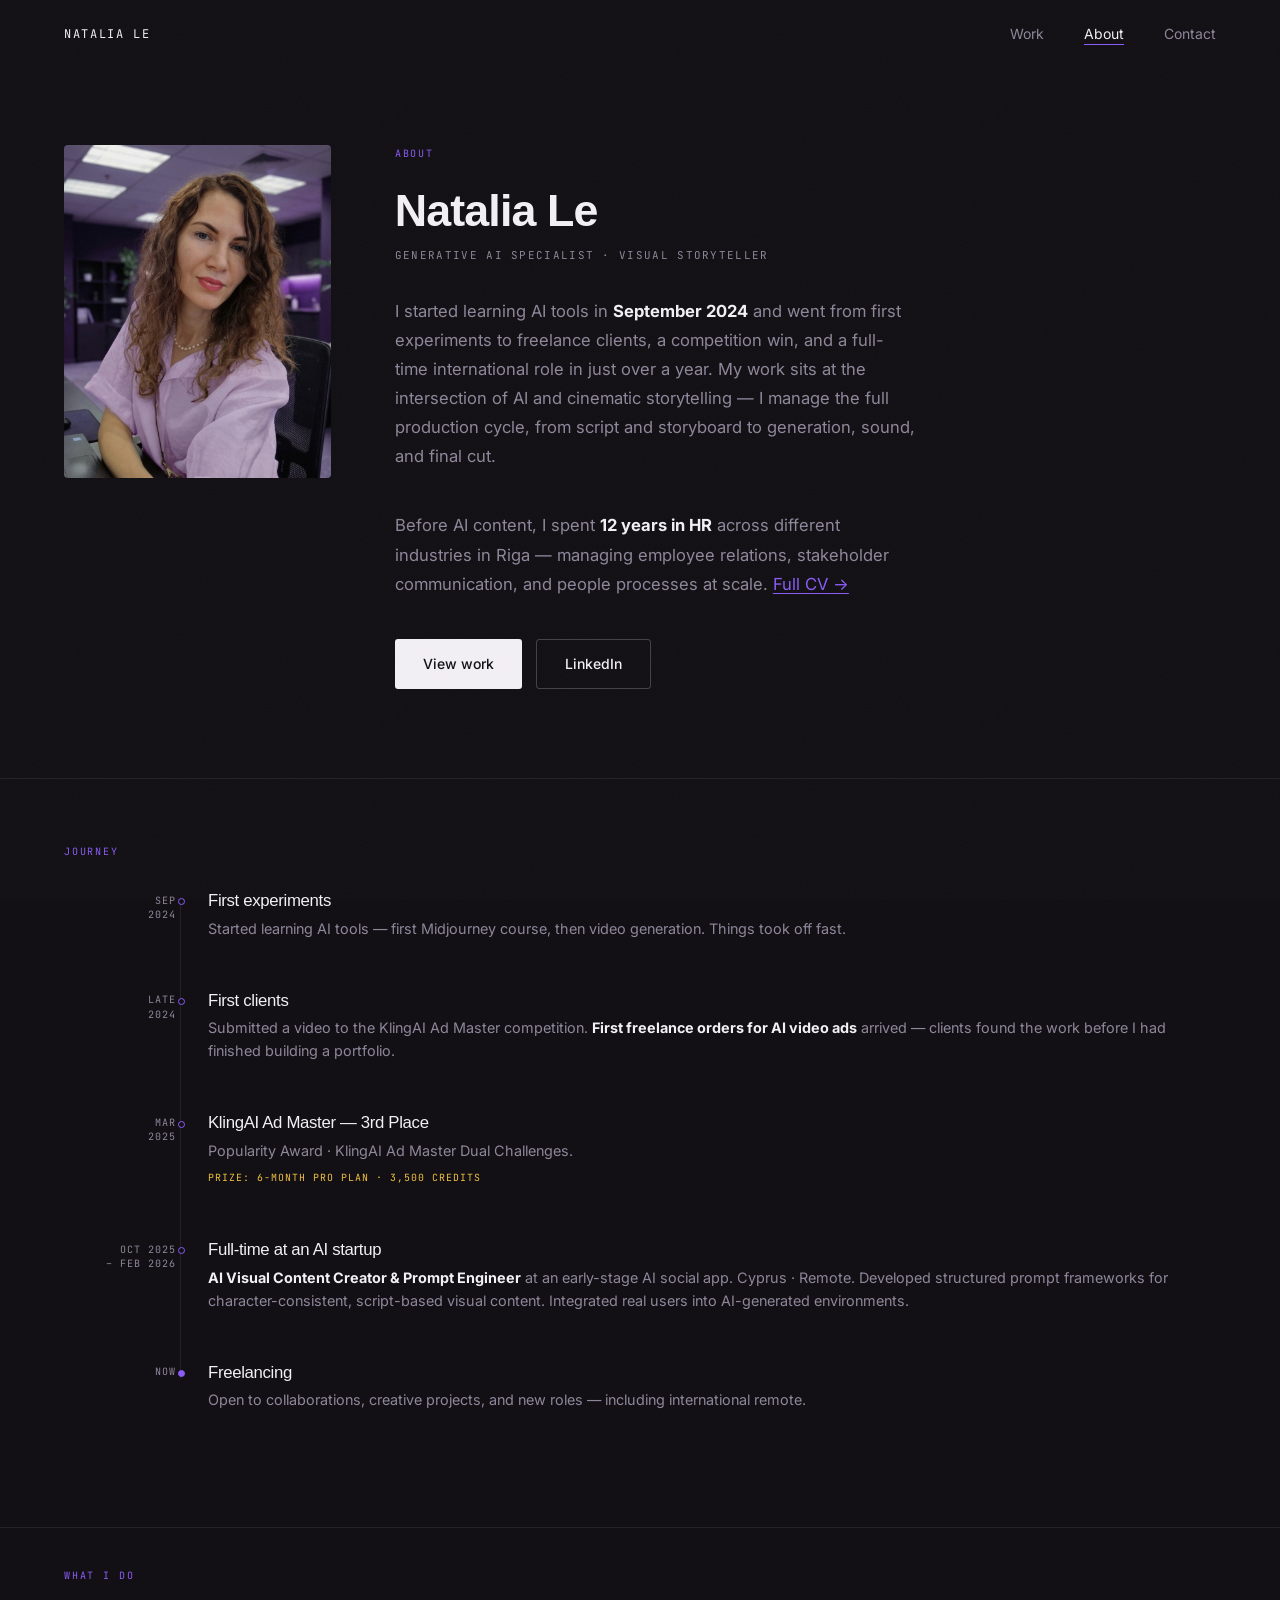
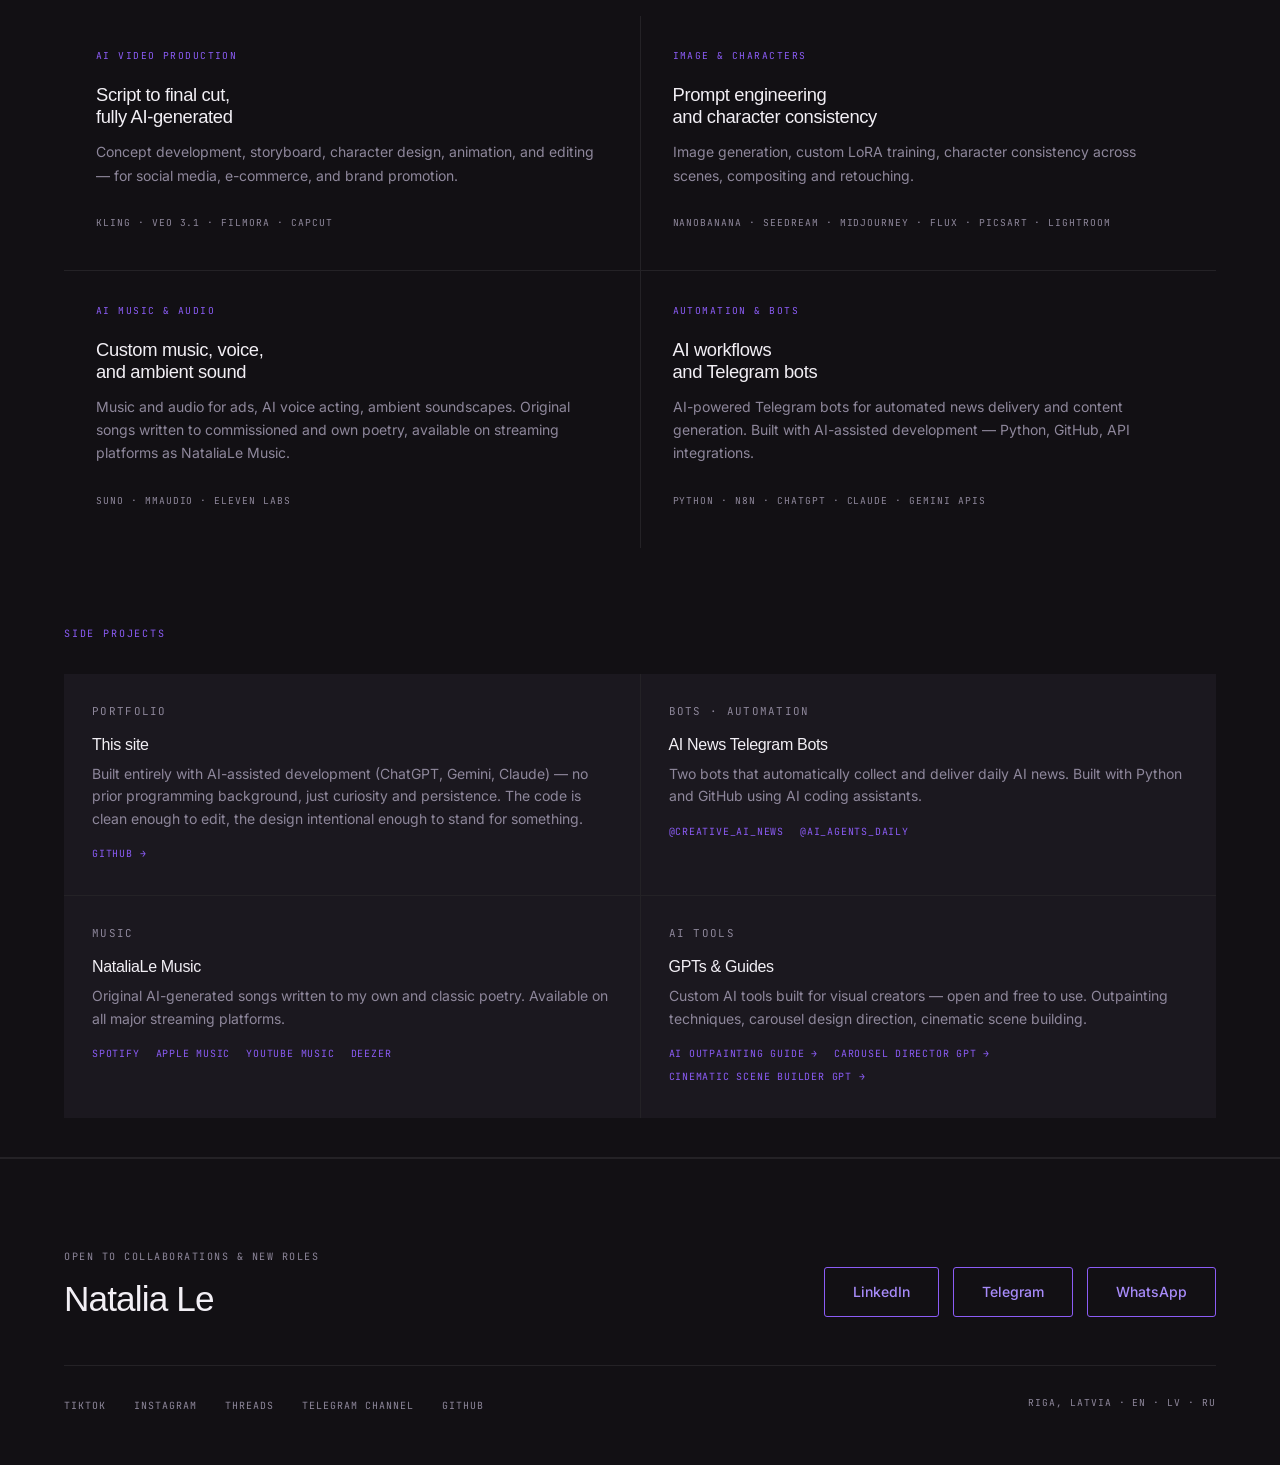
==== commit 5096cd84: "Add files via upload" ====
--- a/about.html
+++ b/about.html
@@ -22,7 +22,7 @@
       padding-top: calc(var(--nav-h) + clamp(3rem, 6vw, 5rem));
       padding-bottom: clamp(4rem, 7vw, 6rem);
       display: grid;
-      grid-template-columns: 1fr 1.45fr;
+      grid-template-columns: 0.65fr 2fr;
       gap: clamp(2.5rem, 5vw, 5rem);
       align-items: start;
       max-width: var(--max-w);
@@ -54,6 +54,11 @@
       color: var(--text-dim);
       margin-bottom: 2rem;
       display: block;
+    }
+    /* Smaller h1 on About — name doesn't need to dominate */
+    .about-hero h1 {
+      font-size: clamp(1.6rem, 3.5vw, 2.8rem);
+      margin-bottom: 0.75rem;
     }
     .about-bio {
       font-size: clamp(0.95rem, 1.3vw, 1.05rem);
@@ -193,7 +198,7 @@
     /* ── Side projects ────────────────────────────────── */
     .side-grid {
       display: grid;
-      grid-template-columns: repeat(3, 1fr);
+      grid-template-columns: repeat(2, 1fr);
       gap: 1px;
       background: var(--divider);
       margin-top: 2rem;
@@ -259,9 +264,10 @@
       cycle, from script and storyboard to generation, sound, and final cut.
     </p>
     <p class="about-bio">
-      Before AI content, I spent <strong>12 years in HR</strong>, most recently as HRBP at Accenture Baltics.
-      I bring that same attention to systems, process, and communication to everything I build now —
-      just with a very different toolbox.
+      Before AI content, I spent <strong>12 years in HR</strong> across different industries in Riga —
+      managing employee relations, stakeholder communication, and people processes at scale.
+      <a href="https://cv-nataliale.vercel.app/" target="_blank" rel="noopener"
+         style="color:var(--accent);text-decoration:underline;text-underline-offset:3px;">Full CV →</a>
     </p>
     <div style="display:flex;gap:.875rem;flex-wrap:wrap;margin-top:.5rem;">
       <a href="work.html" class="btn btn-primary">View work</a>
@@ -361,54 +367,6 @@
 
   </div>
 </div>
-
-<hr class="rule">
-
-<!-- ═══ Experience ═══════════════════════════════════════════ -->
-<div class="section section-sm">
-  <span class="section-tag reveal">Experience</span>
-
-  <div class="reveal" style="--d:.05s">
-
-    <div class="exp-item">
-      <div class="exp-header">
-        <span class="exp-title">AI Visual Content Creator / Prompt Engineer</span>
-        <span class="exp-meta">Oct 2025 – Feb 2026</span>
-      </div>
-      <span class="exp-company">Early-stage AI Startup (Social App) · Full-time · Cyprus · Remote</span>
-      <p class="exp-desc">Developed structured prompt frameworks for character-consistent,
-      script-based visual content. Integrated real users into AI-generated environments aligned
-      with predefined storylines. Combined technical model documentation with real-world usage
-      insights to improve generation consistency and efficiency.</p>
-      <span class="exp-tools">NanoBanana Pro · Seedream 4/4.5 · Veo 3.1 · ChatGPT · Gemini · NotebookLM</span>
-    </div>
-
-    <div class="exp-item">
-      <div class="exp-header">
-        <span class="exp-title">AI Content Creator</span>
-        <span class="exp-meta">Nov 2024 – Present</span>
-      </div>
-      <span class="exp-company">Freelance · Remote</span>
-      <p class="exp-desc">AI-generated video, visual, and music content for brands and marketplace products.
-      Prompt engineering across image, video, and character generation systems.
-      AI music for ads and on commission. Fluent across the full AI creative stack.</p>
-    </div>
-
-    <div class="exp-item">
-      <div class="exp-header">
-        <span class="exp-title">HR Business Partner</span>
-        <span class="exp-meta">2022 – 2025</span>
-      </div>
-      <span class="exp-company">Accenture Baltics · Riga</span>
-      <p class="exp-desc">Employee lifecycle management, employee relations, Latvian labour law,
-      GDPR compliance, HR reporting and analytics, stakeholder management.</p>
-      <span class="exp-tools">SAP HR · Workday · ServiceNow · Jira</span>
-    </div>
-
-  </div>
-</div>
-
-<hr class="rule">
 
 <!-- ═══ Side Projects ════════════════════════════════════════ -->
 <div class="section section-sm">
@@ -451,6 +409,17 @@
       </div>
     </div>
 
+    <div class="side-card reveal" style="--d:.24s">
+      <span class="side-tag mono">AI Tools</span>
+      <h3 class="side-title">GPTs &amp; Guides</h3>
+      <p class="side-desc">Custom AI tools built for visual creators — open and free to use. Outpainting techniques, carousel design direction, cinematic scene building.</p>
+      <div class="side-links">
+        <a href="https://ai-outpainting-guide.vercel.app/" target="_blank" rel="noopener">AI Outpainting Guide →</a>
+        <a href="https://chatgpt.com/g/g-6a0c1d49fd8881918612b56af8e14943-ai-carousel-creative-director" target="_blank" rel="noopener">Carousel Director GPT →</a>
+        <a href="https://chatgpt.com/g/g-69ac4bfacfac8191b31e3e6057b27150-cinematic-scene-builder" target="_blank" rel="noopener">Cinematic Scene Builder GPT →</a>
+      </div>
+    </div>
+
   </div>
 </div>
 
@@ -464,17 +433,17 @@
       <p class="footer-name">Natalia Le</p>
     </div>
     <div class="footer-btns">
-      <a href="https://www.linkedin.com/in/natalja-levaskovica" class="btn btn-primary" target="_blank" rel="noopener">LinkedIn</a>
-      <a href="https://wa.me/37126106616" class="btn btn-ghost" target="_blank" rel="noopener">WhatsApp</a>
+      <a href="https://www.linkedin.com/in/natalja-levaskovica" class="btn btn-accent" target="_blank" rel="noopener">LinkedIn</a>
+      <a href="https://t.me/NataliLe" class="btn btn-accent" target="_blank" rel="noopener">Telegram</a>
+      <a href="https://wa.me/37126106616" class="btn btn-accent" target="_blank" rel="noopener">WhatsApp</a>
     </div>
   </div>
   <div class="footer-bottom">
     <ul class="footer-links">
-      <li><a href="https://www.linkedin.com/in/natalja-levaskovica" target="_blank" rel="noopener">LinkedIn</a></li>
-      <li><a href="https://wa.me/37126106616" target="_blank" rel="noopener">WhatsApp</a></li>
-      <li><a href="https://t.me/AI_Test_Tube" target="_blank" rel="noopener">Telegram</a></li>
       <li><a href="https://www.tiktok.com/@nataliale.ai.art" target="_blank" rel="noopener">TikTok</a></li>
       <li><a href="https://www.instagram.com/nataliale_aiart" target="_blank" rel="noopener">Instagram</a></li>
+      <li><a href="https://www.threads.com/@nataliale_notes" target="_blank" rel="noopener">Threads</a></li>
+      <li><a href="https://t.me/AI_Test_Tube" target="_blank" rel="noopener">Telegram Channel</a></li>
       <li><a href="https://github.com/natalialeaiart" target="_blank" rel="noopener">GitHub</a></li>
     </ul>
     <span class="footer-locale">Riga, Latvia · EN · LV · RU</span>
--- a/styles.css
+++ b/styles.css
@@ -39,7 +39,7 @@
   --max-w: 1280px;
   --nav-h: 68px;
   --pad-x: clamp(1.5rem, 5vw, 4rem);
-  --pad-y: clamp(5rem, 10vw, 9rem);
+  --pad-y: clamp(2.5rem, 5vw, 4.5rem);
 }
 
 /* ── Base + film grain ─────────────────────────────────────── */
@@ -156,6 +156,8 @@
 .btn-primary:hover { background: var(--accent-lt); color: var(--bg); }
 .btn-ghost { background: transparent; color: var(--text); border: 1px solid var(--btn-border); }
 .btn-ghost:hover { border-color: var(--accent); color: var(--accent); }
+.btn-accent { background: transparent; color: var(--accent-lt); border: 1px solid var(--accent); }
+.btn-accent:hover { background: var(--accent); color: var(--bg); }
 
 /* ── Layout ────────────────────────────────────────────────── */
 .section {
@@ -165,7 +167,7 @@
 }
 
 /* Compact section — less vertical breathing room */
-.section-sm { padding-top: clamp(3rem, 6vw, 5rem); padding-bottom: clamp(3rem, 6vw, 5rem); }
+.section-sm { padding-top: clamp(1.5rem, 3vw, 2.5rem); padding-bottom: clamp(1.5rem, 3vw, 2.5rem); }
 
 .section-tag {
   display: block;
@@ -312,7 +314,7 @@
 }
 .footer-name {
   font-family: var(--f-display);
-  font-size: clamp(2rem, 6vw, 4rem);
+  font-size: clamp(1.4rem, 3vw, 2.2rem);
   font-weight: 500;
   letter-spacing: -0.025em;
   line-height: 1;
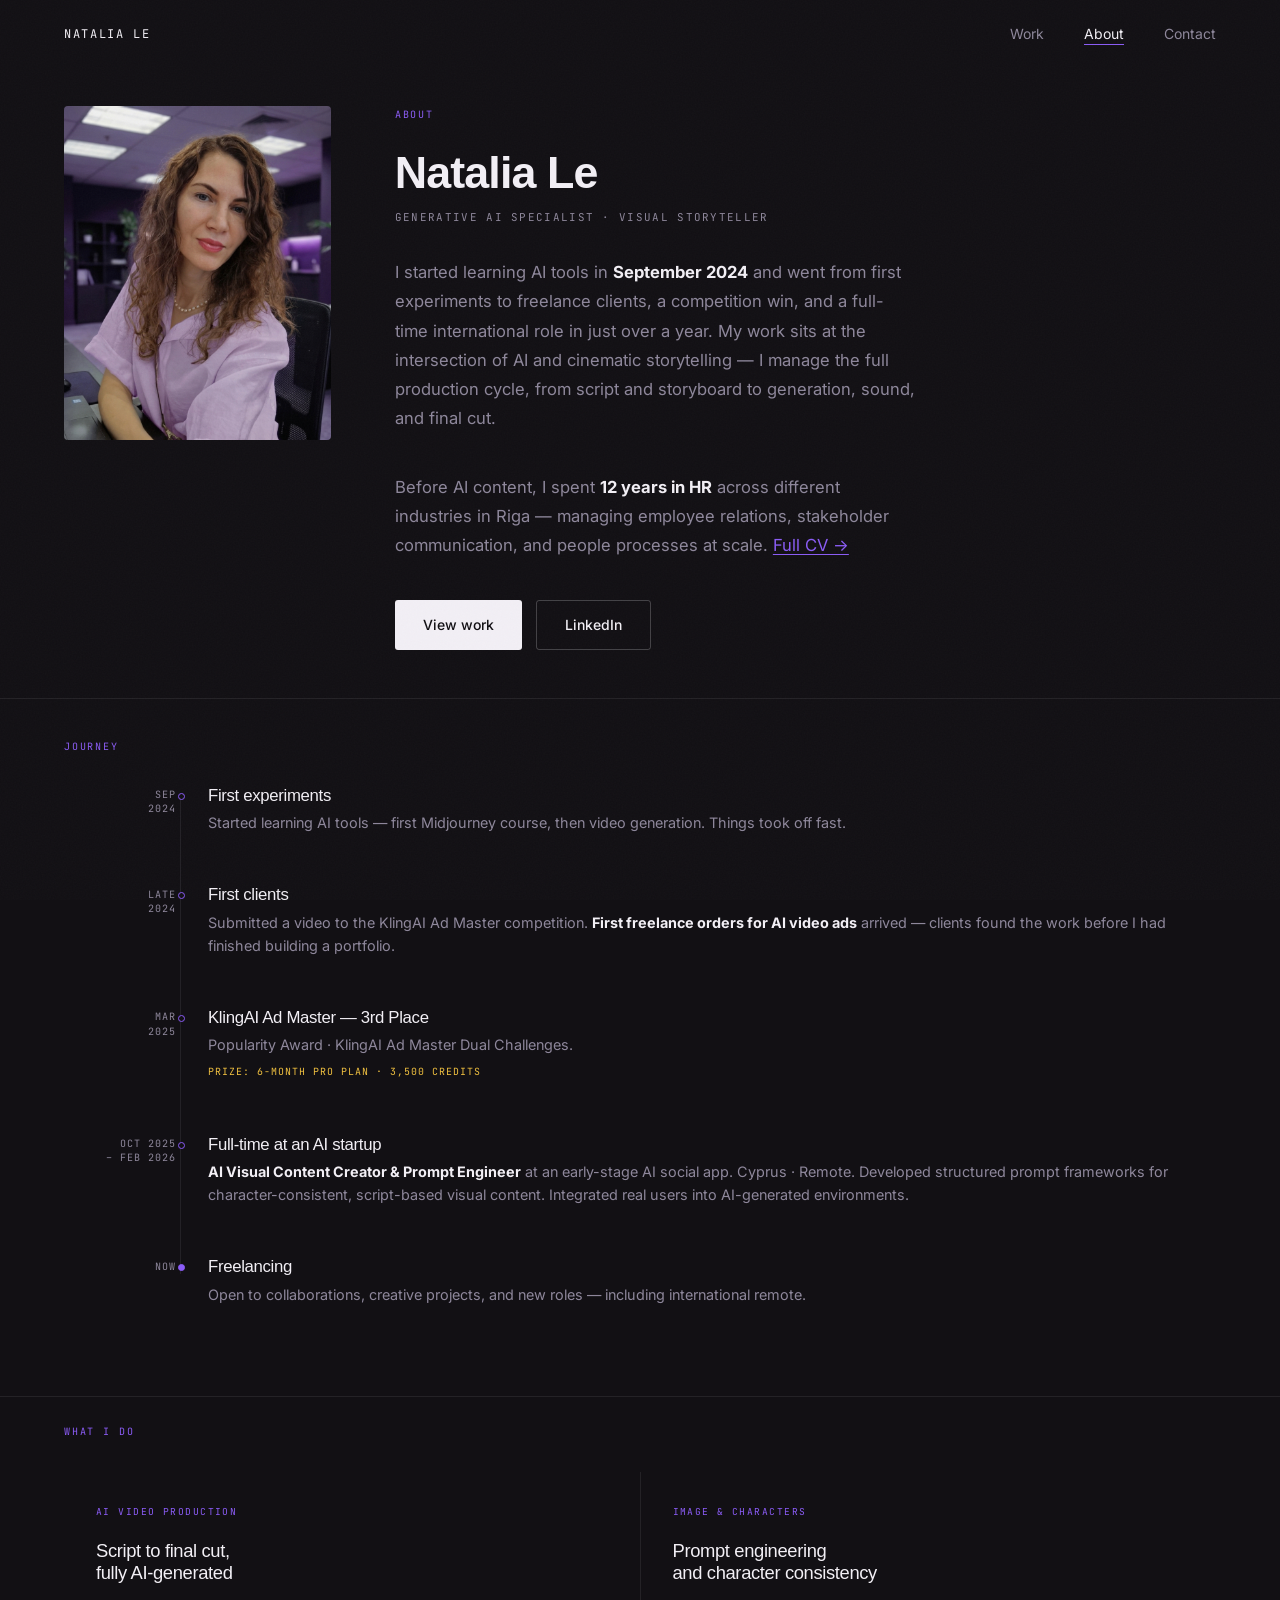
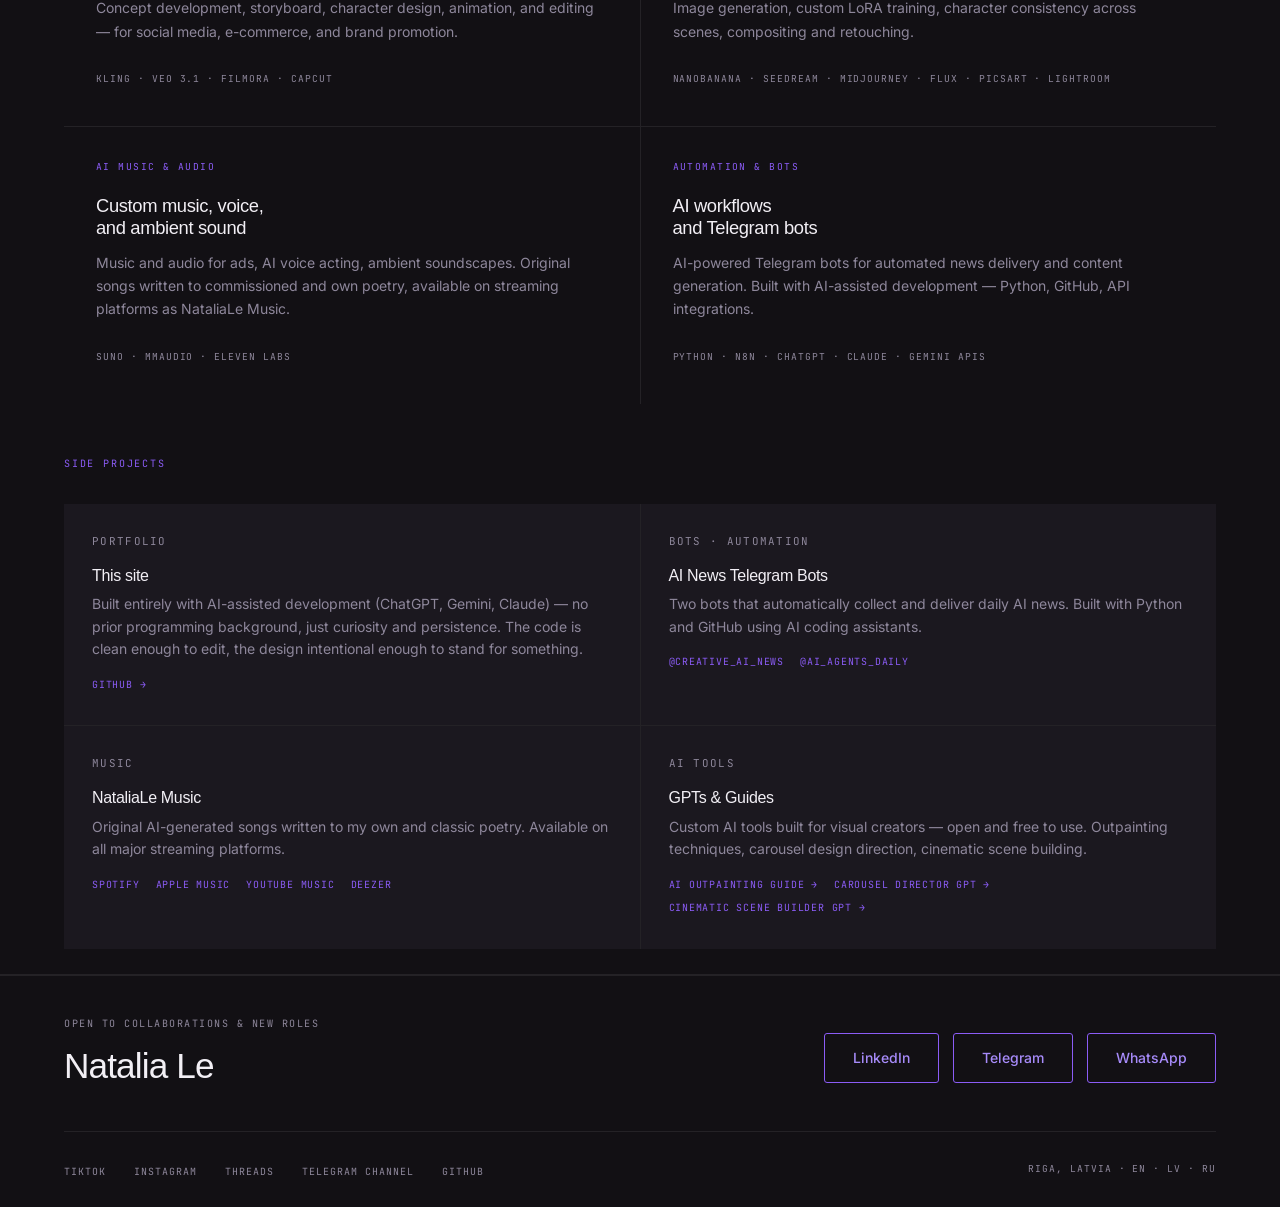
==== commit f69d1452: "Add files via upload" ====
--- a/about.html
+++ b/about.html
@@ -19,8 +19,8 @@
   <style>
     /* ── About hero ───────────────────────────────────── */
     .about-hero {
-      padding-top: calc(var(--nav-h) + clamp(3rem, 6vw, 5rem));
-      padding-bottom: clamp(4rem, 7vw, 6rem);
+      padding-top: calc(var(--nav-h) + clamp(1.5rem, 3vw, 2.5rem));
+      padding-bottom: clamp(2rem, 4vw, 3rem);
       display: grid;
       grid-template-columns: 0.65fr 2fr;
       gap: clamp(2.5rem, 5vw, 5rem);
--- a/styles.css
+++ b/styles.css
@@ -39,7 +39,7 @@
   --max-w: 1280px;
   --nav-h: 68px;
   --pad-x: clamp(1.5rem, 5vw, 4rem);
-  --pad-y: clamp(2.5rem, 5vw, 4.5rem);
+  --pad-y: clamp(1.5rem, 3vw, 3rem);
 }
 
 /* ── Base + film grain ─────────────────────────────────────── */
@@ -167,7 +167,7 @@
 }
 
 /* Compact section — less vertical breathing room */
-.section-sm { padding-top: clamp(1.5rem, 3vw, 2.5rem); padding-bottom: clamp(1.5rem, 3vw, 2.5rem); }
+.section-sm { padding-top: clamp(1rem, 2vw, 1.75rem); padding-bottom: clamp(1rem, 2vw, 1.75rem); }
 
 .section-tag {
   display: block;
@@ -291,7 +291,7 @@
 /* ── Footer ────────────────────────────────────────────────── */
 .footer {
   border-top: 1px solid var(--divider);
-  padding: clamp(3.5rem, 7vw, 6rem) var(--pad-x) clamp(2rem, 4vw, 3rem);
+  padding: clamp(1.5rem, 3vw, 2.5rem) var(--pad-x) clamp(1rem, 2vw, 1.5rem);
   max-width: var(--max-w);
   margin: 0 auto;
 }
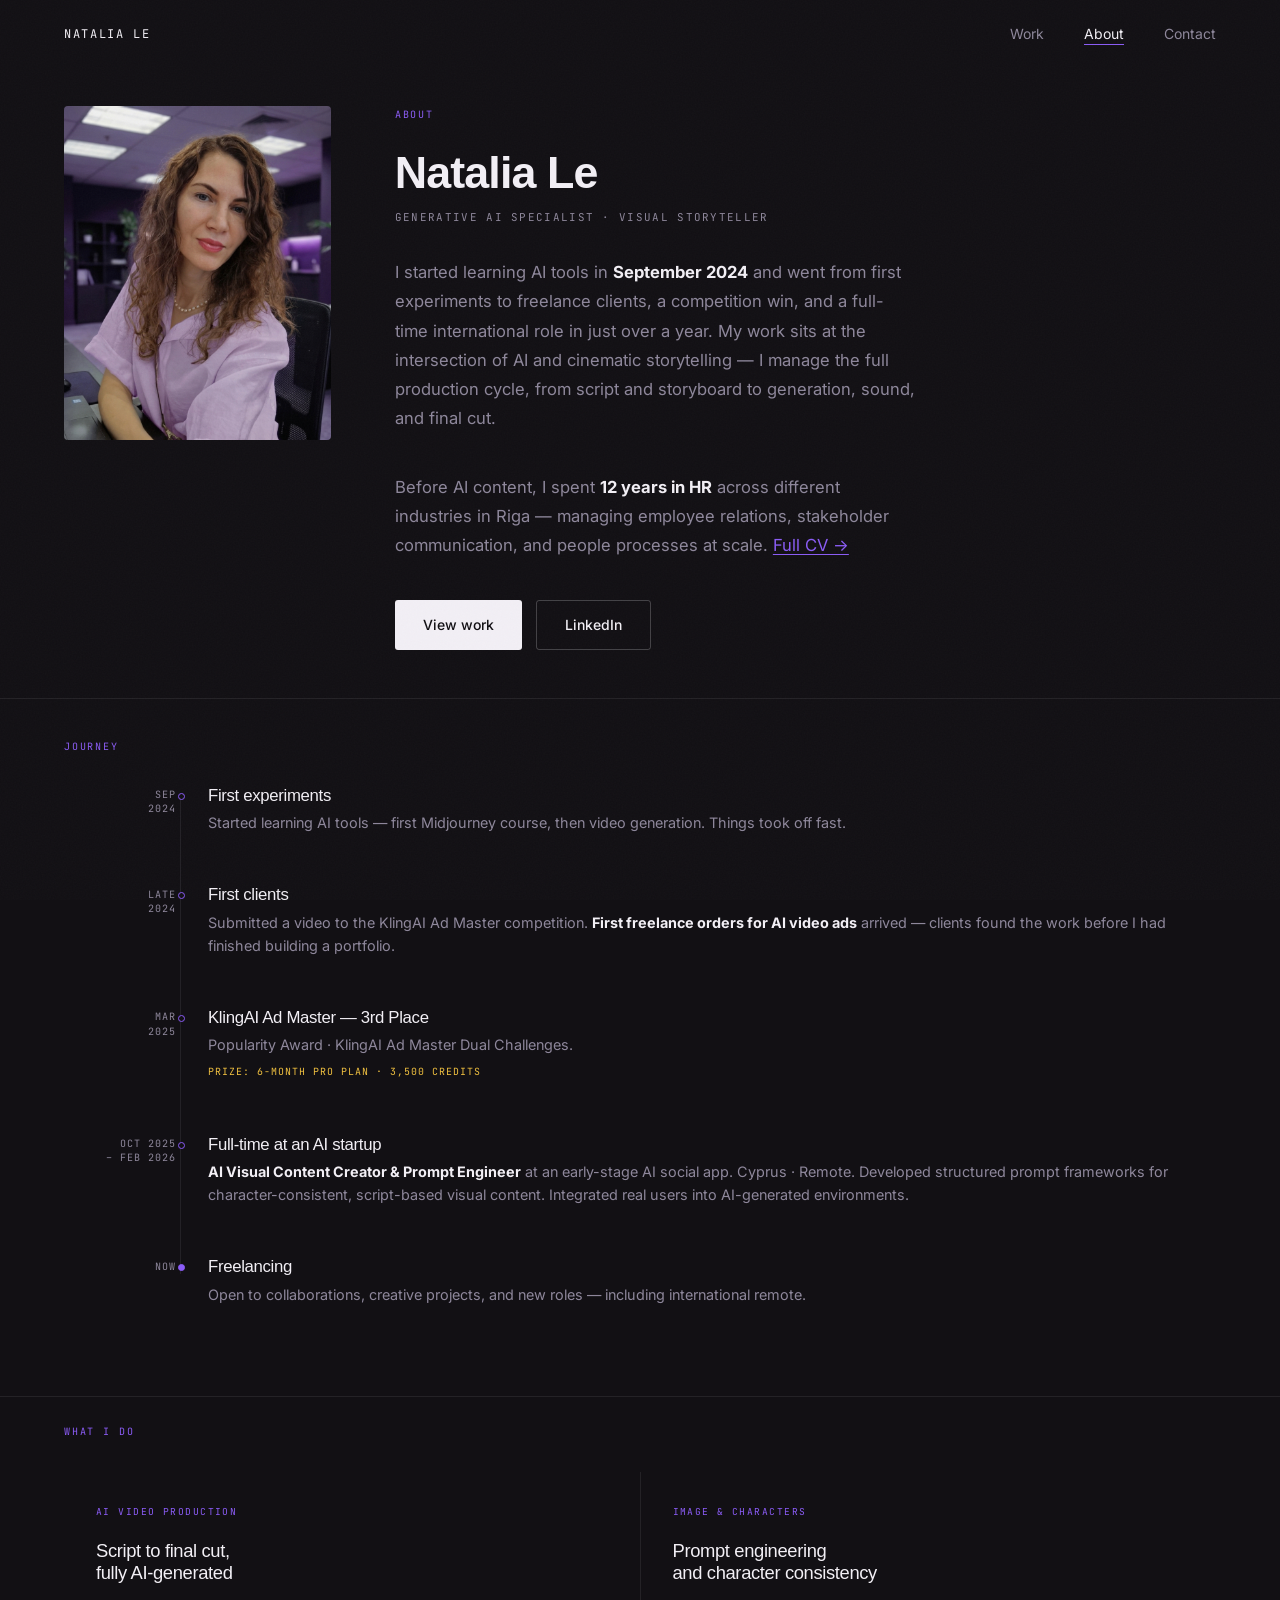
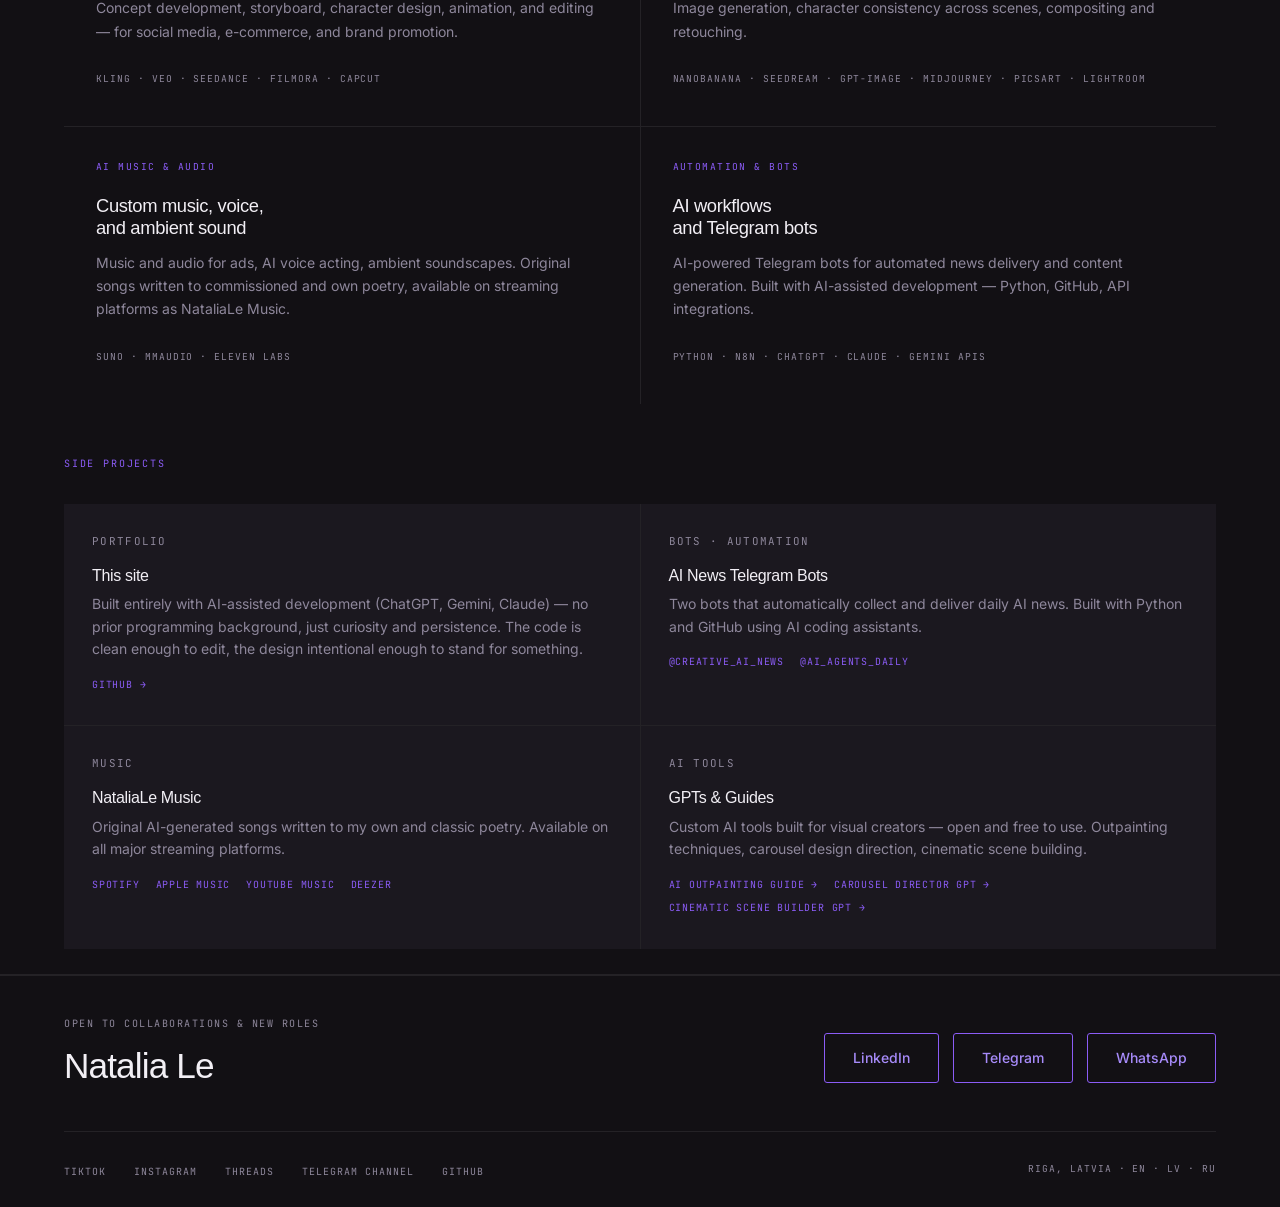
==== commit 3a3c20a1: "Update tools listed in AI services section" ====
--- a/about.html
+++ b/about.html
@@ -337,15 +337,15 @@
       <h3 class="svc-title">Script to final cut,<br>fully AI-generated</h3>
       <p class="svc-desc">Concept development, storyboard, character design,
       animation, and editing — for social media, e-commerce, and brand promotion.</p>
-      <span class="svc-tools">Kling · Veo 3.1 · Filmora · CapCut</span>
+      <span class="svc-tools">Kling · Veo · Seedance · Filmora · CapCut</span>
     </div>
 
     <div class="svc-card reveal" style="--d:.08s">
       <span class="svc-number">Image &amp; Characters</span>
       <h3 class="svc-title">Prompt engineering<br>and character consistency</h3>
-      <p class="svc-desc">Image generation, custom LoRA training, character consistency
+      <p class="svc-desc">Image generation, character consistency
       across scenes, compositing and retouching.</p>
-      <span class="svc-tools">NanoBanana · Seedream · MidJourney · Flux · PicsArt · Lightroom</span>
+      <span class="svc-tools">NanoBanana · Seedream · GPT-Image · MidJourney · PicsArt · Lightroom</span>
     </div>
 
     <div class="svc-card reveal" style="--d:.05s">
